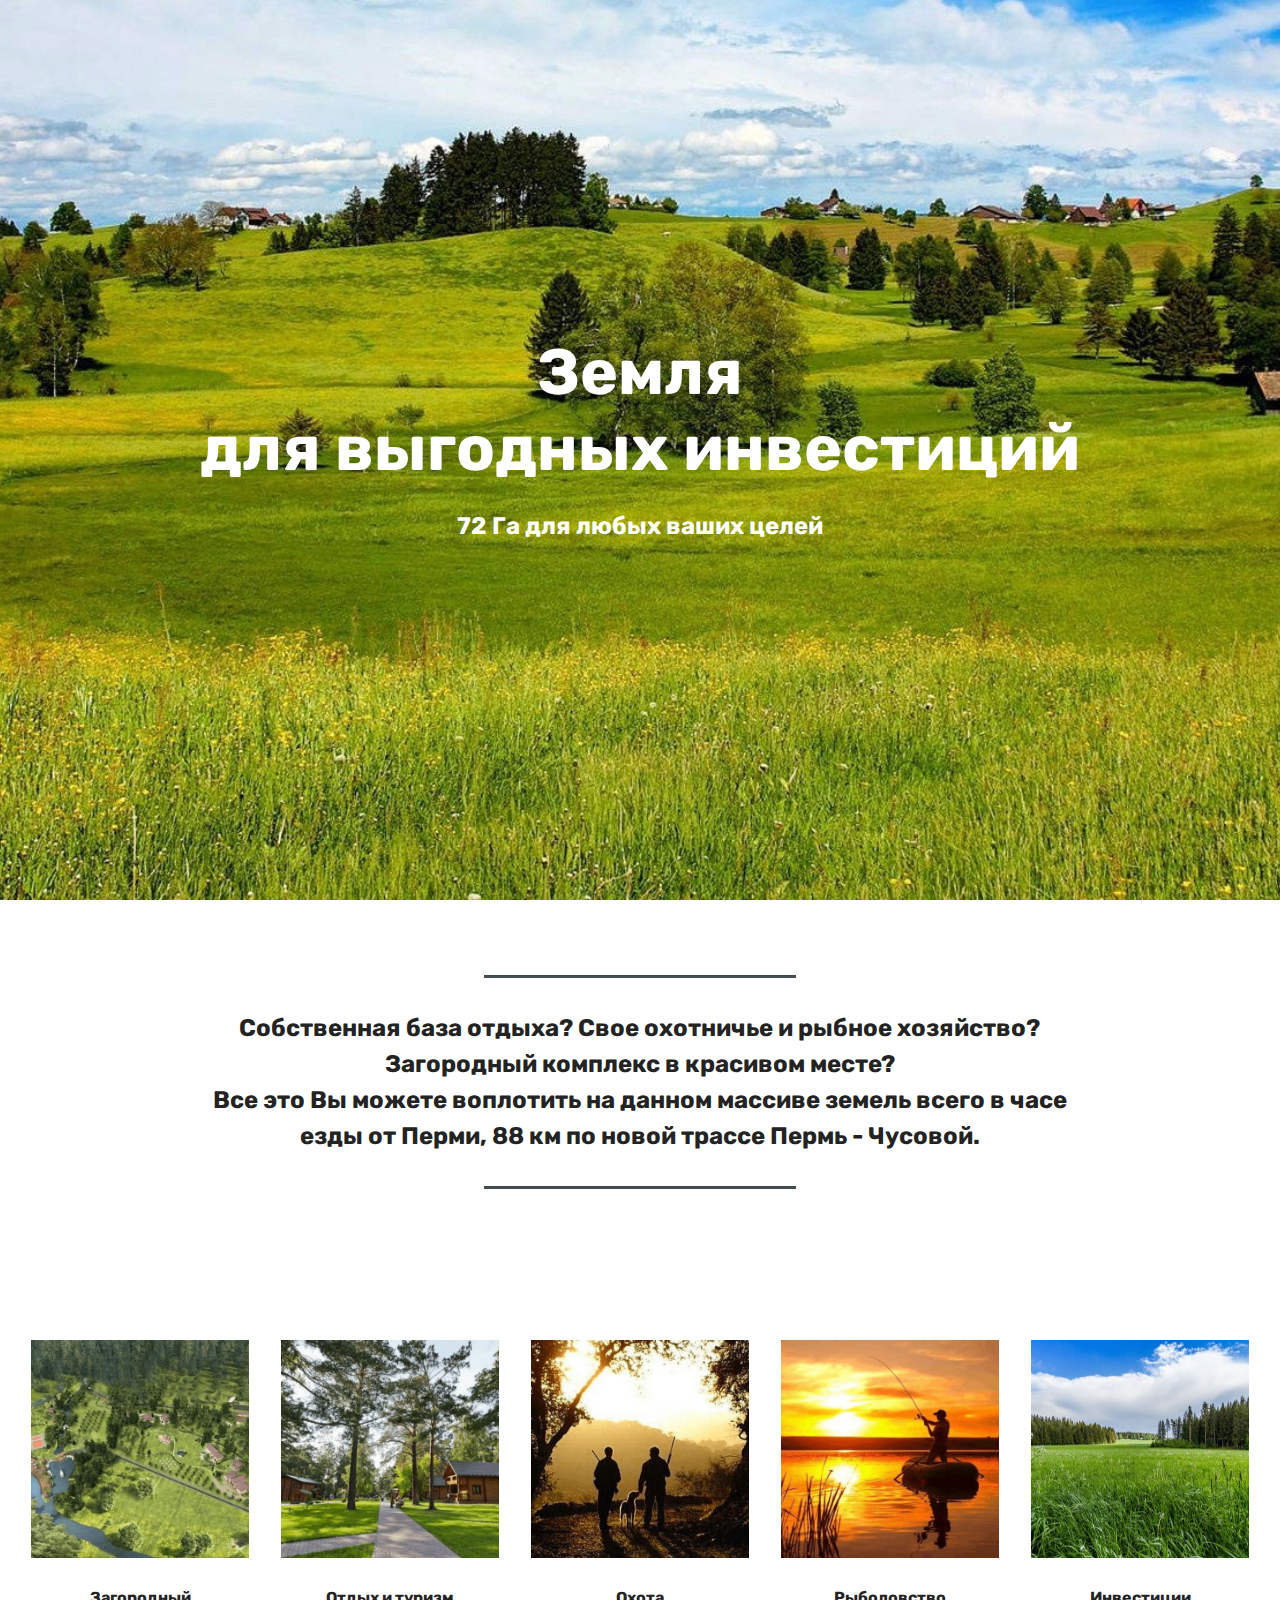
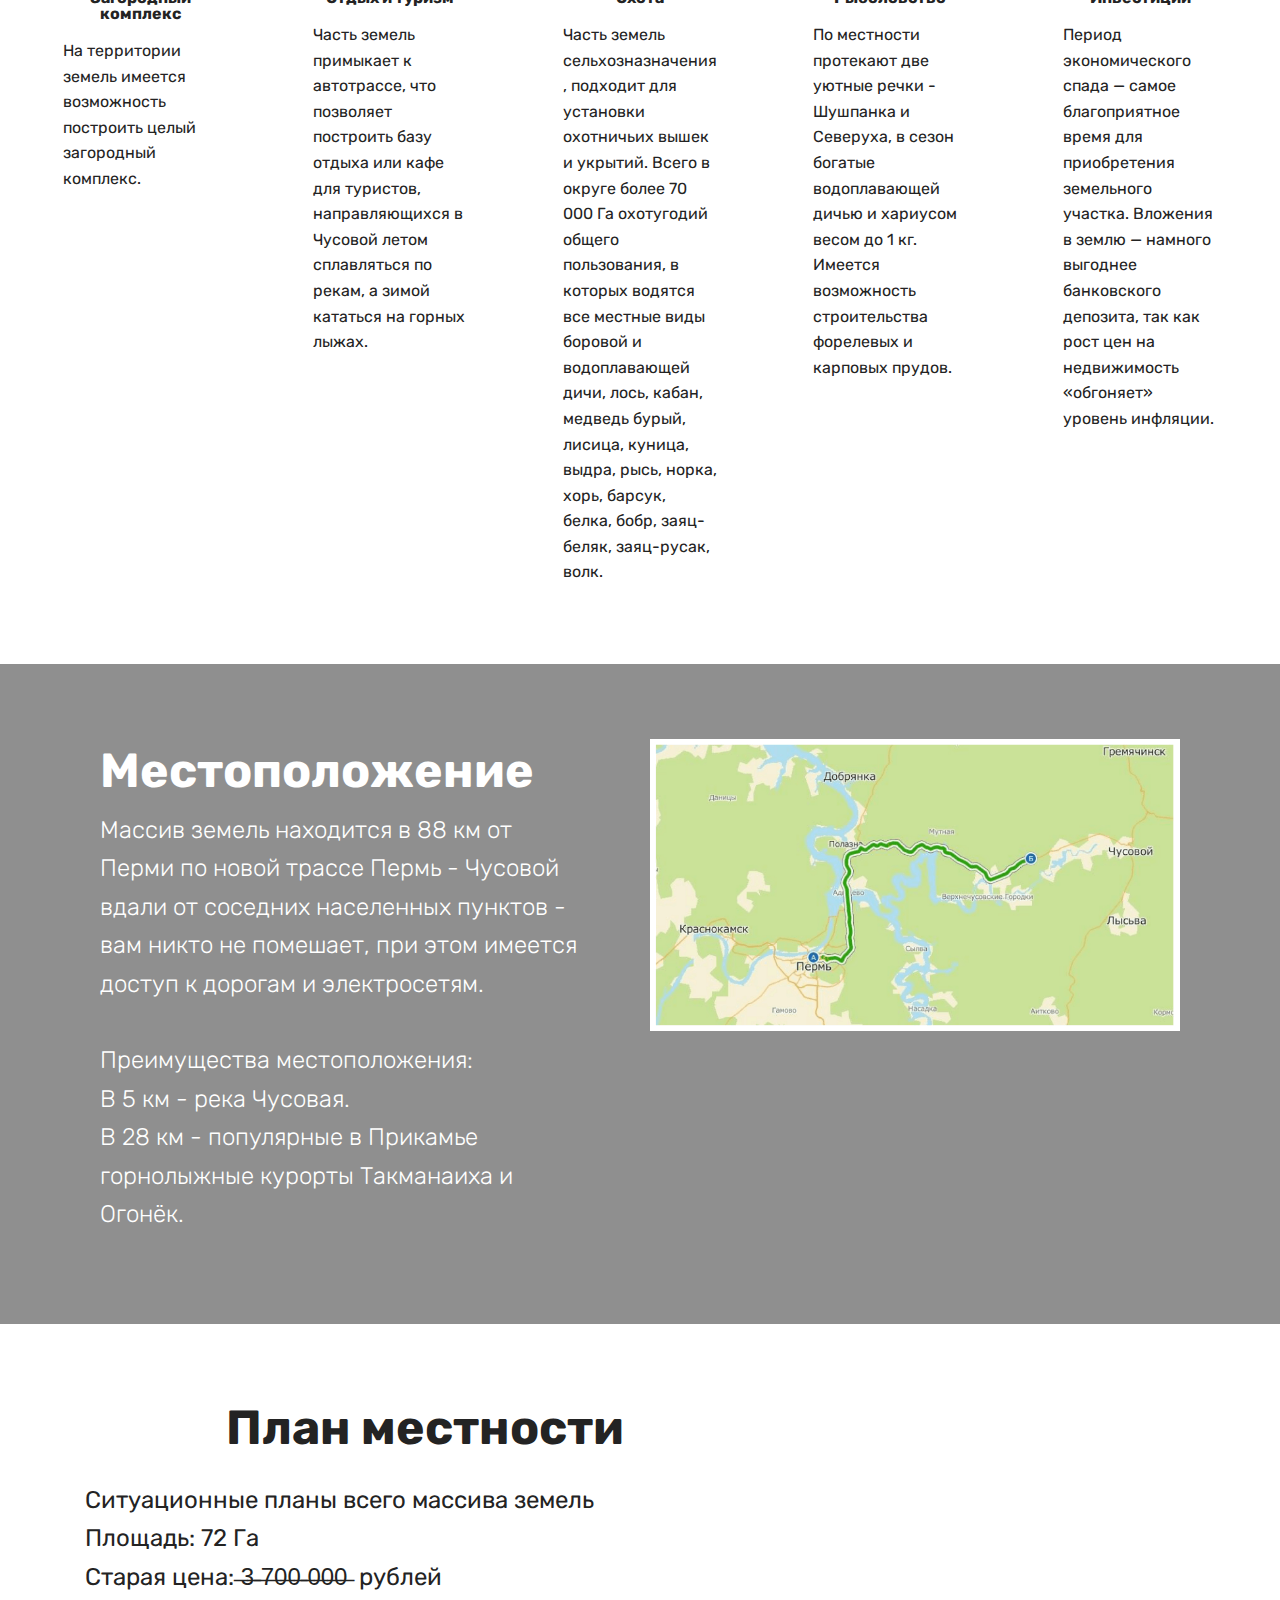
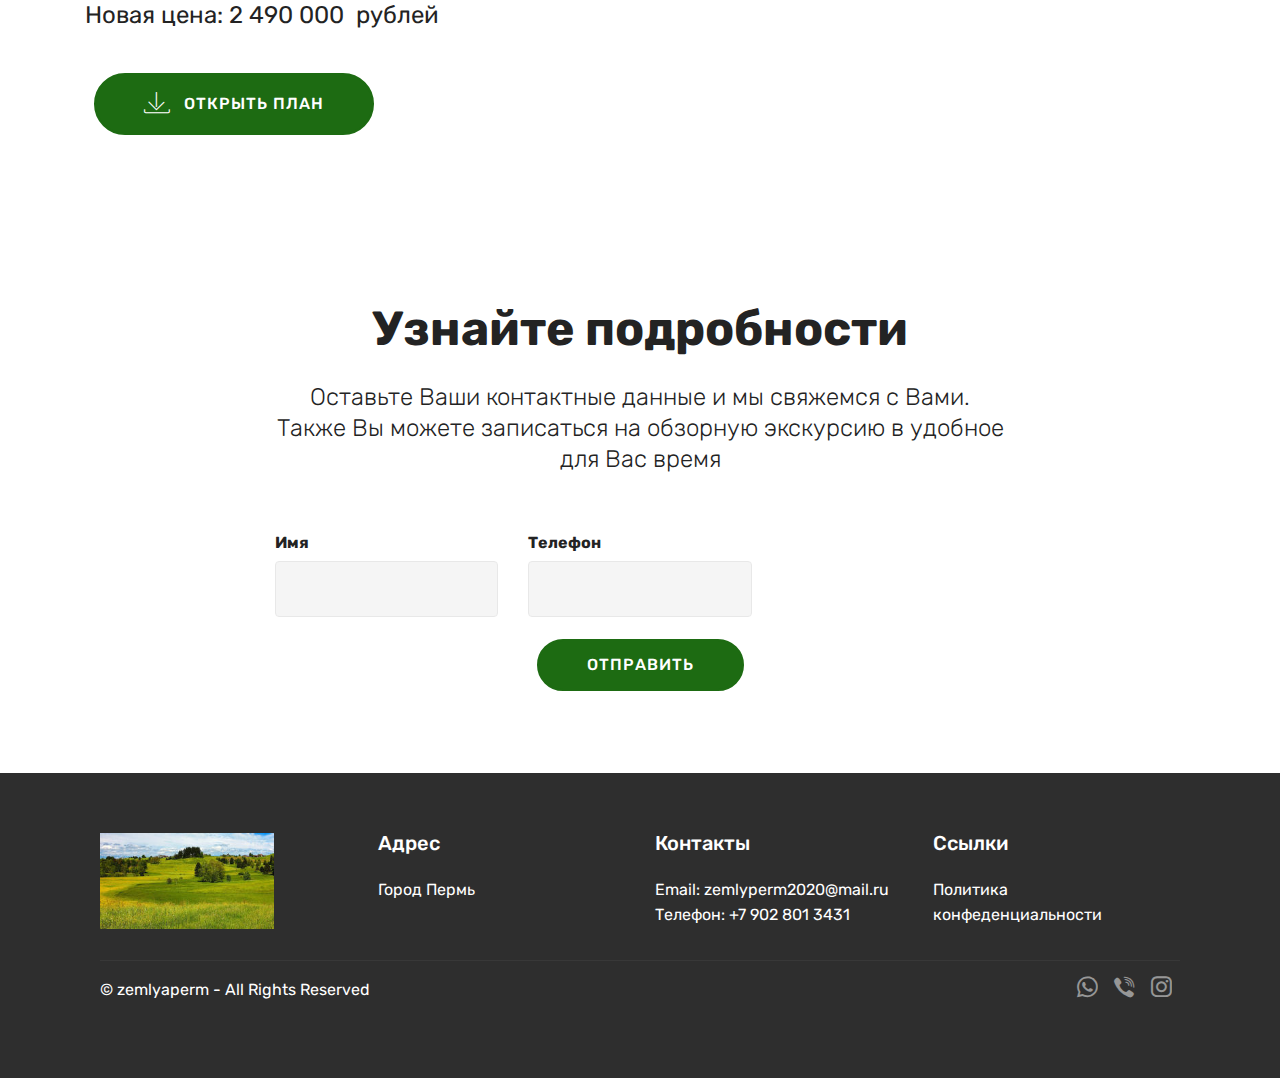
==== index.html @ e333d550 "Add files via upload" ====
<!DOCTYPE html>
<html  >
<head>
  <!-- Site made with Mobirise Website Builder v5.0.29, https://mobirise.com -->
  <meta charset="UTF-8">
  <meta http-equiv="X-UA-Compatible" content="IE=edge">
  <meta name="generator" content="Mobirise v5.0.29, mobirise.com">
  <meta name="twitter:card" content="summary_large_image"/>
  <meta name="twitter:image:src" content="assets/images/index-meta.jpeg">
  <meta property="og:image" content="assets/images/index-meta.jpeg">
  <meta name="twitter:title" content="Земля для выгодных инвестиций. 72 Га в 88 км от Перми">
  <meta name="viewport" content="width=device-width, initial-scale=1, minimum-scale=1">
  <link rel="shortcut icon" href="assets/images/46848-pole-ravnina-vygon-lug-priroda-1920x1080-128x71.png" type="image/x-icon">
  <meta name="description" content="Собственная база отдыха? Свое охотничье и рыбное хозяйство? Загородный комплекс в красивом месте?
Все это Вы можете воплотить на данном массиве земель всего в часе езды от Перми, 88 км по новой трассе Пермь - Чусовой.">
  
  
  <title>Земля для выгодных инвестиций. 72 Га в 88 км от Перми</title>
  <link rel="stylesheet" href="assets/web/assets/mobirise-icons/mobirise-icons.css">
  <link rel="stylesheet" href="assets/bootstrap/css/bootstrap.min.css">
  <link rel="stylesheet" href="assets/bootstrap/css/bootstrap-grid.min.css">
  <link rel="stylesheet" href="assets/bootstrap/css/bootstrap-reboot.min.css">
  <link rel="stylesheet" href="assets/tether/tether.min.css">
  <link rel="stylesheet" href="assets/socicon/css/styles.css">
  <link rel="stylesheet" href="assets/theme/css/style.css">
  <link rel="preload" as="style" href="assets/mobirise/css/mbr-additional.css"><link rel="stylesheet" href="assets/mobirise/css/mbr-additional.css" type="text/css">
  
  
  
  
</head>
<body>
  
  <section class="header1 cid-s6SF48fjeC mbr-fullscreen" id="header1-u">

    

    <div class="mbr-overlay" style="opacity: 0; background-color: rgb(255, 255, 255);">
    </div>

    <div class="container">
        <div class="row justify-content-md-center">
            <div class="mbr-white col-md-10">
                <h1 class="mbr-section-title align-center mbr-bold pb-3 mbr-fonts-style display-1">Земля<br> для выгодных инвестиций</h1>
                <h3 class="mbr-section-subtitle align-center mbr-light pb-3 mbr-fonts-style display-5"><strong>72 Га для любых ваших целей</strong></h3>
                
                
            </div>
        </div>
    </div>

</section>

<section class="engine"><a href="https://mobirise.info/i">website creation software</a></section><section class="mbr-section article content9 cid-s6jfwQOhcM" id="content9-o">
    
     

    <div class="container">
        <div class="inner-container" style="width: 78%;">
            <hr class="line" style="width: 36%;">
            <div class="section-text align-center mbr-fonts-style display-5"><strong>Собственная база отдыха? Свое охотничье и рыбное хозяйство? Загородный комплекс в красивом месте? 
</strong><div><strong>Все это Вы можете воплотить на данном массиве земель всего в часе езды от Перми, 88 км по новой трассе Пермь - Чусовой.</strong></div></div>
            <hr class="line" style="width: 36%;">
        </div>
        </div>
</section>

<section class="features17 cid-s69N6yW4Mf" id="features17-6">
    
    

    
    <div class="container-fluid">
        <div class="media-container-row">
            <div class="card p-3 col-12 col-md-6 my-col">
                <div class="card-wrapper">
                    <div class="card-img">
                        <img src="assets/images/3-500x500.png" alt="Mobirise" title="">
                    </div>
                    <div class="card-box">
                        <h4 class="card-title pb-3 mbr-fonts-style display-7"><strong>Загородный комплекс</strong></h4>
                        <p class="mbr-text mbr-fonts-style display-7">На территории земель имеется возможность построить целый загородный комплекс.<br> 
                        </p>
                    </div>
                </div>
            </div>

            <div class="card p-3 col-12 col-md-6 my-col">
                <div class="card-wrapper">
                    <div class="card-img">
                        <img src="assets/images/4-500x500.png" alt="Mobirise" title="">
                    </div>
                    <div class="card-box">
                        <h4 class="card-title pb-3 mbr-fonts-style display-7"><strong>Отдых и туризм</strong></h4>
                        <p class="mbr-text mbr-fonts-style display-7">Часть земель примыкает к автотрассе, что позволяет построить базу отдыха или кафе для туристов, направляющихся в Чусовой летом сплавляться по рекам, а зимой кататься на горных лыжах.</p>
                    </div>
                </div>
            </div>

            <div class="card p-3 col-12 col-md-6 my-col">
                <div class="card-wrapper">
                    <div class="card-img">
                        <img src="assets/images/2-3-500x500.png" alt="Mobirise" title="">
                    </div>
                    <div class="card-box">
                        <h4 class="card-title pb-3 mbr-fonts-style display-7"><strong>Охота</strong></h4>
                        <p class="mbr-text mbr-fonts-style display-7">Часть земель сельхозназначения, подходит для установки охотничьих вышек и укрытий. Всего в округе более 70 000 Га охотугодий общего пользования, в которых водятся все местные виды боровой и водоплавающей дичи, лось, кабан, медведь бурый, лисица, куница, выдра, рысь, норка, хорь, барсук, белка, бобр, заяц-беляк, заяц-русак, волк.</p>
                    </div>
                </div>
            </div>

            <div class="card p-3 col-12 col-md-6 my-col">
                <div class="card-wrapper">
                    <div class="card-img">
                        <img src="assets/images/1-500x500.png" alt="Mobirise" title="">
                    </div>
                    <div class="card-box">
                        <h4 class="card-title pb-3 mbr-fonts-style display-7"><strong>Рыболовство</strong></h4>
                        <p class="mbr-text mbr-fonts-style display-7">По местности протекают две уютные речки - Шушпанка и Северуха, в сезон богатые водоплавающей дичью и хариусом весом до 1 кг. 
<br>Имеется возможность строительства форелевых и карповых прудов.</p>
                    </div>
                </div>
            </div>
            <div class="card p-3 col-12 col-md-6 my-col">
                <div class="card-wrapper">
                    <div class="card-img">
                        <img src="assets/images/field-grass-forest-trees-sky-658x439.jpeg" alt="Mobirise" title="">
                    </div>
                    <div class="card-box">
                        <h4 class="card-title pb-3 mbr-fonts-style display-7"><strong>Инвестиции</strong></h4>
                        <p class="mbr-text mbr-fonts-style display-7">Период экономического спада — самое благоприятное время для приобретения земельного участка. Вложения в землю — намного выгоднее банковского депозита, так как рост цен на недвижимость «обгоняет» уровень инфляции.</p>
                    </div>
                </div>
            </div>
            
        </div>
    </div>
</section>

<section class="services2 cid-s6fce6hWbT mbr-parallax-background" id="services2-j">
    <!---->
    
    <!---->
    <!--Overlay-->
    <div class="mbr-overlay" style="opacity: 0.4; background-color: rgb(0, 0, 0);">
    </div>
    <!--Container-->
    <div class="container">
        <div class="col-md-12">
            <div class="media-container-row">
                <div class="mbr-figure" style="width: 55%;">
                    <img src="assets/images/00-806x444.png" alt="Mobirise" title="">
                </div>
                <div class="align-left aside-content">
                    <h2 class="mbr-title pt-2 mbr-fonts-style display-2"><strong>
                        Местоположение</strong><br><strong>
                    </strong></h2>
                    <div class="mbr-section-text">
                        <p class="mbr-text text1 pt-2 mbr-light mbr-fonts-style display-5">Массив земель находится в 88 км от Перми по новой трассе Пермь - Чусовой вдали от соседних населенных пунктов - вам никто не помешает, при этом имеется доступ к дорогам и электросетям.<br><br>Преимущества местоположения:<br>В 5 км - река Чусовая.<br>В 28 км - популярные в Прикамье горнолыжные курорты Такманаиха и Огонёк.<br></p>
                        
                    </div>
                    <!--Btn-->
                    
                </div>
            </div>
        </div>
    </div>
</section>

<section class="header7 cid-s6CilXpgZ6" id="header7-s">

    

    

    <div class="container">
        <div class="media-container-row">

            <div class="media-content align-right">
                <h1 class="mbr-section-title mbr-white pb-3 mbr-fonts-style display-2"><strong>План местности</strong><br></h1>
                <div class="mbr-section-text mbr-white pb-3">
                    <p class="mbr-text mbr-fonts-style display-5">Ситуационные планы всего массива земель<br>Площадь: 72 Га <br>Старая цена:  ̶3̶ ̶7̶0̶0̶ ̶0̶0̶0̶ &nbsp;рублей<br>Новая цена: 2 490 000 &nbsp;рублей</p>
                </div>
                <div class="mbr-section-btn"><a class="btn btn-md btn-primary display-4" href="assets/files/Plan.pdf" target="_blank"><span class="mbri-save mbr-iconfont mbr-iconfont-btn" style="color: rgb(255, 255, 255);"></span>ОТКРЫТЬ ПЛАН</a></div>
            </div>

            <div class="mbr-figure" style="width: 100%;"><iframe class="mbr-embedded-video" src="https://www.youtube.com/embed/zGSsRhw7zXQ?rel=0&amp;amp;showinfo=0&amp;autoplay=0&amp;loop=0" width="800" height="600" frameborder="0" allowfullscreen></iframe></div>

        </div>
    </div>
</section>

<section class="mbr-section form1 cid-s6UJOXiDlE" id="form1-v">

    

    
    <div class="container">
        <div class="row justify-content-center">
            <div class="title col-12 col-lg-8">
                <h2 class="mbr-section-title align-center pb-3 mbr-fonts-style display-2"><strong>Узнайте подробности</strong></h2>
                <h3 class="mbr-section-subtitle align-center mbr-light pb-3 mbr-fonts-style display-5">Оставьте Ваши контактные данные и мы свяжемся с Вами.
<div>Также Вы можете записаться на обзорную экскурсию в удобное для Вас время</div></h3>
            </div>
        </div>
    </div>
    <div class="container">
        <div class="row justify-content-center">
            <div class="media-container-column col-lg-8" data-form-type="formoid">
                <!---Formbuilder Form--->
                <form action="https://mobirise.eu/" method="POST" class="mbr-form form-with-styler" data-form-title="Mobirise Form"><input type="hidden" name="email" data-form-email="true" value="nDIr6N52yW0Y0Ey1ZZQ708zc8uEn4ROHtThrU2CBrSWV4FtVRVDuN0rh2XgzQL4TWPNbbPAxMUC4v8wpjrKYg4X4B89+IAmwqH7dcIo2WV3qK7iqI2hiyWqnVX6lwgih">
                    <div class="row">
                        <div hidden="hidden" data-form-alert="" class="alert alert-success col-12">Спасибо, мы обязательно свяжемся с вами!</div>
                        <div hidden="hidden" data-form-alert-danger="" class="alert alert-danger col-12">
                        </div>
                    </div>
                    <div class="dragArea row">
                        <div class="col-md-4  form-group" data-for="name">
                            <label for="name-form1-v" class="form-control-label mbr-fonts-style display-7"><strong>Имя</strong></label>
                            <input type="text" name="name" data-form-field="Name" required="required" class="form-control display-7" id="name-form1-v">
                        </div>
                        
                        <div data-for="phone" class="col-md-4  form-group">
                            <label for="phone-form1-v" class="form-control-label mbr-fonts-style display-7"><strong>Телефон</strong></label>
                            <input type="tel" name="phone" data-form-field="Phone" class="form-control display-7" id="phone-form1-v">
                        </div>
                        
                        <div class="col-md-12 input-group-btn align-center">
                            <button type="submit" class="btn btn-primary btn-form display-4">ОТПРАВИТЬ</button>
                        </div>
                    </div>
                </form><!---Formbuilder Form--->
            </div>
        </div>
    </div>
</section>

<section class="cid-s6dyy8JZPX" id="footer1-g">

    

    

    <div class="container">
        <div class="media-container-row content text-white">
            <div class="col-12 col-md-3">
                <div class="media-wrap">
                    <a href="https://mobirise.co/">
                        <img src="assets/images/46848-pole-ravnina-vygon-lug-priroda-1920x1080-256x141.jpg" alt="Mobirise" title="">
                    </a>
                </div>
            </div>
            <div class="col-12 col-md-3 mbr-fonts-style display-7">
                <h5 class="pb-3">
                    Адрес
                </h5>
                <p class="mbr-text">Город Пермь</p>
            </div>
            <div class="col-12 col-md-3 mbr-fonts-style display-7">
                <h5 class="pb-3">
                    Контакты
                </h5>
                <p class="mbr-text">
                    Email: zemlyperm2020@mail.ru                    <br>Телефон: <a href="tel:89028013431" class="text-white">+7 902 801 3431</a><br></p>
            </div>
            <div class="col-12 col-md-3 mbr-fonts-style display-7">
                <h5 class="pb-3">
                    Ссылки
                </h5>
                <p class="mbr-text"><a href="konfidence.html" class="text-white">Политика конфеденциальности&nbsp;</a><br></p>
            </div>
        </div>
        <div class="footer-lower">
            <div class="media-container-row">
                <div class="col-sm-12">
                    <hr>
                </div>
            </div>
            <div class="media-container-row mbr-white">
                <div class="col-sm-6 copyright">
                    <p class="mbr-text mbr-fonts-style display-7">
                        © zemlyaperm - All Rights Reserved
                    </p>
                </div>
                <div class="col-md-6">
                    <div class="social-list align-right">
                        <div class="soc-item">
                            <a href="tel:89028013431">
                                <span class="mbr-iconfont mbr-iconfont-social socicon-whatsapp socicon"></span>
                            </a>
                        </div>
                        <div class="soc-item">
                            <a href="tel:89028013431">
                                <span class="mbr-iconfont mbr-iconfont-social socicon-viber socicon"></span>
                            </a>
                        </div>
                        <div class="soc-item">
                            <a href="https://www.instagram.com/zemlyperm2021" target="_blank">
                                <span class="mbr-iconfont mbr-iconfont-social socicon-instagram socicon"></span>
                            </a>
                        </div>
                        
                        
                        
                    </div>
                </div>
            </div>
        </div>
    </div>
</section>


  <script src="assets/web/assets/jquery/jquery.min.js"></script>
  <script src="assets/popper/popper.min.js"></script>
  <script src="assets/bootstrap/js/bootstrap.min.js"></script>
  <script src="assets/tether/tether.min.js"></script>
  <script src="assets/smoothscroll/smooth-scroll.js"></script>
  <script src="assets/parallax/jarallax.min.js"></script>
  <script src="assets/theme/js/script.js"></script>
  <script src="assets/formoid/formoid.min.js"></script>
  
  
  
</body>
</html>
---- assets/web/assets/mobirise-icons/mobirise-icons.css ----
@font-face {
  font-family: 'MobiriseIcons';
  src:  url('mobirise-icons.eot?spat4u');
  src:  url('mobirise-icons.eot?spat4u#iefix') format('embedded-opentype'),
    url('mobirise-icons.ttf?spat4u') format('truetype'),
    url('mobirise-icons.woff?spat4u') format('woff'),
    url('mobirise-icons.svg?spat4u#MobiriseIcons') format('svg');
  font-weight: normal;
  font-style: normal;
  font-display: swap;
}

[class^="mbri-"], [class*=" mbri-"] {
  /* use !important to prevent issues with browser extensions that change fonts */
  font-family: MobiriseIcons !important;
  speak: none;
  font-style: normal;
  font-weight: normal;
  font-variant: normal;
  text-transform: none;
  line-height: 1;

  /* Better Font Rendering =========== */
  -webkit-font-smoothing: antialiased;
  -moz-osx-font-smoothing: grayscale;
}

.mbri-add-submenu:before {
  content: "\e900";
}
.mbri-alert:before {
  content: "\e901";
}
.mbri-align-center:before {
  content: "\e902";
}
.mbri-align-justify:before {
  content: "\e903";
}
.mbri-align-left:before {
  content: "\e904";
}
.mbri-align-right:before {
  content: "\e905";
}
.mbri-android:before {
  content: "\e906";
}
.mbri-apple:before {
  content: "\e907";
}
.mbri-arrow-down:before {
  content: "\e908";
}
.mbri-arrow-next:before {
  content: "\e909";
}
.mbri-arrow-prev:before {
  content: "\e90a";
}
.mbri-arrow-up:before {
  content: "\e90b";
}
.mbri-bold:before {
  content: "\e90c";
}
.mbri-bookmark:before {
  content: "\e90d";
}
.mbri-bootstrap:before {
  content: "\e90e";
}
.mbri-briefcase:before {
  content: "\e90f";
}
.mbri-browse:before {
  content: "\e910";
}
.mbri-bulleted-list:before {
  content: "\e911";
}
.mbri-calendar:before {
  content: "\e912";
}
.mbri-camera:before {
  content: "\e913";
}
.mbri-cart-add:before {
  content: "\e914";
}
.mbri-cart-full:before {
  content: "\e915";
}
.mbri-cash:before {
  content: "\e916";
}
.mbri-change-style:before {
  content: "\e917";
}
.mbri-chat:before {
  content: "\e918";
}
.mbri-clock:before {
  content: "\e919";
}
.mbri-close:before {
  content: "\e91a";
}
.mbri-cloud:before {
  content: "\e91b";
}
.mbri-code:before {
  content: "\e91c";
}
.mbri-contact-form:before {
  content: "\e91d";
}
.mbri-credit-card:before {
  content: "\e91e";
}
.mbri-cursor-click:before {
  content: "\e91f";
}
.mbri-cust-feedback:before {
  content: "\e920";
}
.mbri-database:before {
  content: "\e921";
}
.mbri-delivery:before {
  content: "\e922";
}
.mbri-desktop:before {
  content: "\e923";
}
.mbri-devices:before {
  content: "\e924";
}
.mbri-down:before {
  content: "\e925";
}
.mbri-download:before {
  content: "\e989";
}
.mbri-drag-n-drop:before {
  content: "\e927";
}
.mbri-drag-n-drop2:before {
  content: "\e928";
}
.mbri-edit:before {
  content: "\e929";
}
.mbri-edit2:before {
  content: "\e92a";
}
.mbri-error:before {
  content: "\e92b";
}
.mbri-extension:before {
  content: "\e92c";
}
.mbri-features:before {
  content: "\e92d";
}
.mbri-file:before {
  content: "\e92e";
}
.mbri-flag:before {
  content: "\e92f";
}
.mbri-folder:before {
  content: "\e930";
}
.mbri-gift:before {
  content: "\e931";
}
.mbri-github:before {
  content: "\e932";
}
.mbri-globe:before {
  content: "\e933";
}
.mbri-globe-2:before {
  content: "\e934";
}
.mbri-growing-chart:before {
  content: "\e935";
}
.mbri-hearth:before {
  content: "\e936";
}
.mbri-help:before {
  content: "\e937";
}
.mbri-home:before {
  content: "\e938";
}
.mbri-hot-cup:before {
  content: "\e939";
}
.mbri-idea:before {
  content: "\e93a";
}
.mbri-image-gallery:before {
  content: "\e93b";
}
.mbri-image-slider:before {
  content: "\e93c";
}
.mbri-info:before {
  content: "\e93d";
}
.mbri-italic:before {
  content: "\e93e";
}
.mbri-key:before {
  content: "\e93f";
}
.mbri-laptop:before {
  content: "\e940";
}
.mbri-layers:before {
  content: "\e941";
}
.mbri-left-right:before {
  content: "\e942";
}
.mbri-left:before {
  content: "\e943";
}
.mbri-letter:before {
  content: "\e944";
}
.mbri-like:before {
  content: "\e945";
}
.mbri-link:before {
  content: "\e946";
}
.mbri-lock:before {
  content: "\e947";
}
.mbri-login:before {
  content: "\e948";
}
.mbri-logout:before {
  content: "\e949";
}
.mbri-magic-stick:before {
  content: "\e94a";
}
.mbri-map-pin:before {
  content: "\e94b";
}
.mbri-menu:before {
  content: "\e94c";
}
.mbri-mobile:before {
  content: "\e94d";
}
.mbri-mobile2:before {
  content: "\e94e";
}
.mbri-mobirise:before {
  content: "\e94f";
}
.mbri-more-horizontal:before {
  content: "\e950";
}
.mbri-more-vertical:before {
  content: "\e951";
}
.mbri-music:before {
  content: "\e952";
}
.mbri-new-file:before {
  content: "\e953";
}
.mbri-numbered-list:before {
  content: "\e954";
}
.mbri-opened-folder:before {
  content: "\e955";
}
.mbri-pages:before {
  content: "\e956";
}
.mbri-paper-plane:before {
  content: "\e957";
}
.mbri-paperclip:before {
  content: "\e958";
}
.mbri-photo:before {
  content: "\e959";
}
.mbri-photos:before {
  content: "\e95a";
}
.mbri-pin:before {
  content: "\e95b";
}
.mbri-play:before {
  content: "\e95c";
}
.mbri-plus:before {
  content: "\e95d";
}
.mbri-preview:before {
  content: "\e95e";
}
.mbri-print:before {
  content: "\e95f";
}
.mbri-protect:before {
  content: "\e960";
}
.mbri-question:before {
  content: "\e961";
}
.mbri-quote-left:before {
  content: "\e962";
}
.mbri-quote-right:before {
  content: "\e963";
}
.mbri-refresh:before {
  content: "\e964";
}
.mbri-responsive:before {
  content: "\e965";
}
.mbri-right:before {
  content: "\e966";
}
.mbri-rocket:before {
  content: "\e967";
}
.mbri-sad-face:before {
  content: "\e968";
}
.mbri-sale:before {
  content: "\e969";
}
.mbri-save:before {
  content: "\e96a";
}
.mbri-search:before {
  content: "\e96b";
}
.mbri-setting:before {
  content: "\e96c";
}
.mbri-setting2:before {
  content: "\e96d";
}
.mbri-setting3:before {
  content: "\e96e";
}
.mbri-share:before {
  content: "\e96f";
}
.mbri-shopping-bag:before {
  content: "\e970";
}
.mbri-shopping-basket:before {
  content: "\e971";
}
.mbri-shopping-cart:before {
  content: "\e972";
}
.mbri-sites:before {
  content: "\e973";
}
.mbri-smile-face:before {
  content: "\e974";
}
.mbri-speed:before {
  content: "\e975";
}
.mbri-star:before {
  content: "\e976";
}
.mbri-success:before {
  content: "\e977";
}
.mbri-sun:before {
  content: "\e978";
}
.mbri-sun2:before {
  content: "\e979";
}
.mbri-tablet:before {
  content: "\e97a";
}
.mbri-tablet-vertical:before {
  content: "\e97b";
}
.mbri-target:before {
  content: "\e97c";
}
.mbri-timer:before {
  content: "\e97d";
}
.mbri-to-ftp:before {
  content: "\e97e";
}
.mbri-to-local-drive:before {
  content: "\e97f";
}
.mbri-touch-swipe:before {
  content: "\e980";
}
.mbri-touch:before {
  content: "\e981";
}
.mbri-trash:before {
  content: "\e982";
}
.mbri-underline:before {
  content: "\e983";
}
.mbri-unlink:before {
  content: "\e984";
}
.mbri-unlock:before {
  content: "\e985";
}
.mbri-up-down:before {
  content: "\e986";
}
.mbri-up:before {
  content: "\e987";
}
.mbri-update:before {
  content: "\e988";
}
.mbri-upload:before {
 content: "\e926"; 
}
.mbri-user:before {
  content: "\e98a";
}
.mbri-user2:before {
  content: "\e98b";
}
.mbri-users:before {
  content: "\e98c";
}
.mbri-video:before {
  content: "\e98d";
}
.mbri-video-play:before {
  content: "\e98e";
}
.mbri-watch:before {
  content: "\e98f";
}
.mbri-website-theme:before {
  content: "\e990";
}
.mbri-wifi:before {
  content: "\e991";
}
.mbri-windows:before {
  content: "\e992";
}
.mbri-zoom-out:before {
  content: "\e993";
}
.mbri-redo:before {
  content: "\e994";
}
.mbri-undo:before {
  content: "\e995";
}
---- assets/socicon/css/styles.css ----
@charset "UTF-8";

@font-face {
  font-family: 'Socicon';
  src:  url('../fonts/socicon.eot');
  src:  url('../fonts/socicon.eot?#iefix') format('embedded-opentype'),
    url('../fonts/socicon.woff2') format('woff2'),
    url('../fonts/socicon.ttf') format('truetype'),
    url('../fonts/socicon.woff') format('woff'),
    url('../fonts/socicon.svg#socicon') format('svg');
  font-weight: normal;
  font-style: normal;
}

[data-icon]:before {
  font-family: "socicon" !important;
  content: attr(data-icon);
  font-style: normal !important;
  font-weight: normal !important;
  font-variant: normal !important;
  text-transform: none !important;
  speak: none;
  line-height: 1;
  -webkit-font-smoothing: antialiased;
  -moz-osx-font-smoothing: grayscale;
}

[class^="socicon-"], [class*=" socicon-"] {
  /* use !important to prevent issues with browser extensions that change fonts */
  font-family: 'Socicon' !important;
  speak: none;
  font-style: normal;
  font-weight: normal;
  font-variant: normal;
  text-transform: none;
  line-height: 1;

  /* Better Font Rendering =========== */
  -webkit-font-smoothing: antialiased;
  -moz-osx-font-smoothing: grayscale;
}

.socicon-eitaa:before {
  content: "\e97c";
}
.socicon-soroush:before {
  content: "\e97d";
}
.socicon-bale:before {
  content: "\e97e";
}
.socicon-zazzle:before {
  content: "\e97b";
}
.socicon-society6:before {
  content: "\e97a";
}
.socicon-redbubble:before {
  content: "\e979";
}
.socicon-avvo:before {
  content: "\e978";
}
.socicon-stitcher:before {
  content: "\e977";
}
.socicon-googlehangouts:before {
  content: "\e974";
}
.socicon-dlive:before {
  content: "\e975";
}
.socicon-vsco:before {
  content: "\e976";
}
.socicon-flipboard:before {
  content: "\e973";
}
.socicon-ubuntu:before {
  content: "\e958";
}
.socicon-artstation:before {
  content: "\e959";
}
.socicon-invision:before {
  content: "\e95a";
}
.socicon-torial:before {
  content: "\e95b";
}
.socicon-collectorz:before {
  content: "\e95c";
}
.socicon-seenthis:before {
  content: "\e95d";
}
.socicon-googleplaymusic:before {
  content: "\e95e";
}
.socicon-debian:before {
  content: "\e95f";
}
.socicon-filmfreeway:before {
  content: "\e960";
}
.socicon-gnome:before {
  content: "\e961";
}
.socicon-itchio:before {
  content: "\e962";
}
.socicon-jamendo:before {
  content: "\e963";
}
.socicon-mix:before {
  content: "\e964";
}
.socicon-sharepoint:before {
  content: "\e965";
}
.socicon-tinder:before {
  content: "\e966";
}
.socicon-windguru:before {
  content: "\e967";
}
.socicon-cdbaby:before {
  content: "\e968";
}
.socicon-elementaryos:before {
  content: "\e969";
}
.socicon-stage32:before {
  content: "\e96a";
}
.socicon-tiktok:before {
  content: "\e96b";
}
.socicon-gitter:before {
  content: "\e96c";
}
.socicon-letterboxd:before {
  content: "\e96d";
}
.socicon-threema:before {
  content: "\e96e";
}
.socicon-splice:before {
  content: "\e96f";
}
.socicon-metapop:before {
  content: "\e970";
}
.socicon-naver:before {
  content: "\e971";
}
.socicon-remote:before {
  content: "\e972";
}
.socicon-internet:before {
  content: "\e957";
}
.socicon-moddb:before {
  content: "\e94b";
}
.socicon-indiedb:before {
  content: "\e94c";
}
.socicon-traxsource:before {
  content: "\e94d";
}
.socicon-gamefor:before {
  content: "\e94e";
}
.socicon-pixiv:before {
  content: "\e94f";
}
.socicon-myanimelist:before {
  content: "\e950";
}
.socicon-blackberry:before {
  content: "\e951";
}
.socicon-wickr:before {
  content: "\e952";
}
.socicon-spip:before {
  content: "\e953";
}
.socicon-napster:before {
  content: "\e954";
}
.socicon-beatport:before {
  content: "\e955";
}
.socicon-hackerone:before {
  content: "\e956";
}
.socicon-hackernews:before {
  content: "\e946";
}
.socicon-smashwords:before {
  content: "\e947";
}
.socicon-kobo:before {
  content: "\e948";
}
.socicon-bookbub:before {
  content: "\e949";
}
.socicon-mailru:before {
  content: "\e94a";
}
.socicon-gitlab:before {
  content: "\e945";
}
.socicon-instructables:before {
  content: "\e944";
}
.socicon-portfolio:before {
  content: "\e943";
}
.socicon-codered:before {
  content: "\e940";
}
.socicon-origin:before {
  content: "\e941";
}
.socicon-nextdoor:before {
  content: "\e942";
}
.socicon-udemy:before {
  content: "\e93f";
}
.socicon-livemaster:before {
  content: "\e93e";
}
.socicon-crunchbase:before {
  content: "\e93b";
}
.socicon-homefy:before {
  content: "\e93c";
}
.socicon-calendly:before {
  content: "\e93d";
}
.socicon-realtor:before {
  content: "\e90f";
}
.socicon-tidal:before {
  content: "\e910";
}
.socicon-qobuz:before {
  content: "\e911";
}
.socicon-natgeo:before {
  content: "\e912";
}
.socicon-mastodon:before {
  content: "\e913";
}
.socicon-unsplash:before {
  content: "\e914";
}
.socicon-homeadvisor:before {
  content: "\e915";
}
.socicon-angieslist:before {
  content: "\e916";
}
.socicon-codepen:before {
  content: "\e917";
}
.socicon-slack:before {
  content: "\e918";
}
.socicon-openaigym:before {
  content: "\e919";
}
.socicon-logmein:before {
  content: "\e91a";
}
.socicon-fiverr:before {
  content: "\e91b";
}
.socicon-gotomeeting:before {
  content: "\e91c";
}
.socicon-aliexpress:before {
  content: "\e91d";
}
.socicon-guru:before {
  content: "\e91e";
}
.socicon-appstore:before {
  content: "\e91f";
}
.socicon-homes:before {
  content: "\e920";
}
.socicon-zoom:before {
  content: "\e921";
}
.socicon-alibaba:before {
  content: "\e922";
}
.socicon-craigslist:before {
  content: "\e923";
}
.socicon-wix:before {
  content: "\e924";
}
.socicon-redfin:before {
  content: "\e925";
}
.socicon-googlecalendar:before {
  content: "\e926";
}
.socicon-shopify:before {
  content: "\e927";
}
.socicon-freelancer:before {
  content: "\e928";
}
.socicon-seedrs:before {
  content: "\e929";
}
.socicon-bing:before {
  content: "\e92a";
}
.socicon-doodle:before {
  content: "\e92b";
}
.socicon-bonanza:before {
  content: "\e92c";
}
.socicon-squarespace:before {
  content: "\e92d";
}
.socicon-toptal:before {
  content: "\e92e";
}
.socicon-gust:before {
  content: "\e92f";
}
.socicon-ask:before {
  content: "\e930";
}
.socicon-trulia:before {
  content: "\e931";
}
.socicon-loomly:before {
  content: "\e932";
}
.socicon-ghost:before {
  content: "\e933";
}
.socicon-upwork:before {
  content: "\e934";
}
.socicon-fundable:before {
  content: "\e935";
}
.socicon-booking:before {
  content: "\e936";
}
.socicon-googlemaps:before {
  content: "\e937";
}
.socicon-zillow:before {
  content: "\e938";
}
.socicon-niconico:before {
  content: "\e939";
}
.socicon-toneden:before {
  content: "\e93a";
}
.socicon-augment:before {
  content: "\e908";
}
.socicon-bitbucket:before {
  content: "\e909";
}
.socicon-fyuse:before {
  content: "\e90a";
}
.socicon-yt-gaming:before {
  content: "\e90b";
}
.socicon-sketchfab:before {
  content: "\e90c";
}
.socicon-mobcrush:before {
  content: "\e90d";
}
.socicon-microsoft:before {
  content: "\e90e";
}
.socicon-pandora:before {
  content: "\e907";
}
.socicon-messenger:before {
  content: "\e906";
}
.socicon-gamewisp:before {
  content: "\e905";
}
.socicon-bloglovin:before {
  content: "\e904";
}
.socicon-tunein:before {
  content: "\e903";
}
.socicon-gamejolt:before {
  content: "\e901";
}
.socicon-trello:before {
  content: "\e902";
}
.socicon-spreadshirt:before {
  content: "\e900";
}
.socicon-500px:before {
  content: "\e000";
}
.socicon-8tracks:before {
  content: "\e001";
}
.socicon-airbnb:before {
  content: "\e002";
}
.socicon-alliance:before {
  content: "\e003";
}
.socicon-amazon:before {
  content: "\e004";
}
.socicon-amplement:before {
  content: "\e005";
}
.socicon-android:before {
  content: "\e006";
}
.socicon-angellist:before {
  content: "\e007";
}
.socicon-apple:before {
  content: "\e008";
}
.socicon-appnet:before {
  content: "\e009";
}
.socicon-baidu:before {
  content: "\e00a";
}
.socicon-bandcamp:before {
  content: "\e00b";
}
.socicon-battlenet:before {
  content: "\e00c";
}
.socicon-mixer:before {
  content: "\e00d";
}
.socicon-bebee:before {
  content: "\e00e";
}
.socicon-bebo:before {
  content: "\e00f";
}
.socicon-behance:before {
  content: "\e010";
}
.socicon-blizzard:before {
  content: "\e011";
}
.socicon-blogger:before {
  content: "\e012";
}
.socicon-buffer:before {
  content: "\e013";
}
.socicon-chrome:before {
  content: "\e014";
}
.socicon-coderwall:before {
  content: "\e015";
}
.socicon-curse:before {
  content: "\e016";
}
.socicon-dailymotion:before {
  content: "\e017";
}
.socicon-deezer:before {
  content: "\e018";
}
.socicon-delicious:before {
  content: "\e019";
}
.socicon-deviantart:before {
  content: "\e01a";
}
.socicon-diablo:before {
  content: "\e01b";
}
.socicon-digg:before {
  content: "\e01c";
}
.socicon-discord:before {
  content: "\e01d";
}
.socicon-disqus:before {
  content: "\e01e";
}
.socicon-douban:before {
  content: "\e01f";
}
.socicon-draugiem:before {
  content: "\e020";
}
.socicon-dribbble:before {
  content: "\e021";
}
.socicon-drupal:before {
  content: "\e022";
}
.socicon-ebay:before {
  content: "\e023";
}
.socicon-ello:before {
  content: "\e024";
}
.socicon-endomodo:before {
  content: "\e025";
}
.socicon-envato:before {
  content: "\e026";
}
.socicon-etsy:before {
  content: "\e027";
}
.socicon-facebook:before {
  content: "\e028";
}
.socicon-feedburner:before {
  content: "\e029";
}
.socicon-filmweb:before {
  content: "\e02a";
}
.socicon-firefox:before {
  content: "\e02b";
}
.socicon-flattr:before {
  content: "\e02c";
}
.socicon-flickr:before {
  content: "\e02d";
}
.socicon-formulr:before {
  content: "\e02e";
}
.socicon-forrst:before {
  content: "\e02f";
}
.socicon-foursquare:before {
  content: "\e030";
}
.socicon-friendfeed:before {
  content: "\e031";
}
.socicon-github:before {
  content: "\e032";
}
.socicon-goodreads:before {
  content: "\e033";
}
.socicon-google:before {
  content: "\e034";
}
.socicon-googlescholar:before {
  content: "\e035";
}
.socicon-googlegroups:before {
  content: "\e036";
}
.socicon-googlephotos:before {
  content: "\e037";
}
.socicon-googleplus:before {
  content: "\e038";
}
.socicon-grooveshark:before {
  content: "\e039";
}
.socicon-hackerrank:before {
  content: "\e03a";
}
.socicon-hearthstone:before {
  content: "\e03b";
}
.socicon-hellocoton:before {
  content: "\e03c";
}
.socicon-heroes:before {
  content: "\e03d";
}
.socicon-smashcast:before {
  content: "\e03e";
}
.socicon-horde:before {
  content: "\e03f";
}
.socicon-houzz:before {
  content: "\e040";
}
.socicon-icq:before {
  content: "\e041";
}
.socicon-identica:before {
  content: "\e042";
}
.socicon-imdb:before {
  content: "\e043";
}
.socicon-instagram:before {
  content: "\e044";
}
.socicon-issuu:before {
  content: "\e045";
}
.socicon-istock:before {
  content: "\e046";
}
.socicon-itunes:before {
  content: "\e047";
}
.socicon-keybase:before {
  content: "\e048";
}
.socicon-lanyrd:before {
  content: "\e049";
}
.socicon-lastfm:before {
  content: "\e04a";
}
.socicon-line:before {
  content: "\e04b";
}
.socicon-linkedin:before {
  content: "\e04c";
}
.socicon-livejournal:before {
  content: "\e04d";
}
.socicon-lyft:before {
  content: "\e04e";
}
.socicon-macos:before {
  content: "\e04f";
}
.socicon-mail:before {
  content: "\e050";
}
.socicon-medium:before {
  content: "\e051";
}
.socicon-meetup:before {
  content: "\e052";
}
.socicon-mixcloud:before {
  content: "\e053";
}
.socicon-modelmayhem:before {
  content: "\e054";
}
.socicon-mumble:before {
  content: "\e055";
}
.socicon-myspace:before {
  content: "\e056";
}
.socicon-newsvine:before {
  content: "\e057";
}
.socicon-nintendo:before {
  content: "\e058";
}
.socicon-npm:before {
  content: "\e059";
}
.socicon-odnoklassniki:before {
  content: "\e05a";
}
.socicon-openid:before {
  content: "\e05b";
}
.socicon-opera:before {
  content: "\e05c";
}
.socicon-outlook:before {
  content: "\e05d";
}
.socicon-overwatch:before {
  content: "\e05e";
}
.socicon-patreon:before {
  content: "\e05f";
}
.socicon-paypal:before {
  content: "\e060";
}
.socicon-periscope:before {
  content: "\e061";
}
.socicon-persona:before {
  content: "\e062";
}
.socicon-pinterest:before {
  content: "\e063";
}
.socicon-play:before {
  content: "\e064";
}
.socicon-player:before {
  content: "\e065";
}
.socicon-playstation:before {
  content: "\e066";
}
.socicon-pocket:before {
  content: "\e067";
}
.socicon-qq:before {
  content: "\e068";
}
.socicon-quora:before {
  content: "\e069";
}
.socicon-raidcall:before {
  content: "\e06a";
}
.socicon-ravelry:before {
  content: "\e06b";
}
.socicon-reddit:before {
  content: "\e06c";
}
.socicon-renren:before {
  content: "\e06d";
}
.socicon-researchgate:before {
  content: "\e06e";
}
.socicon-residentadvisor:before {
  content: "\e06f";
}
.socicon-reverbnation:before {
  content: "\e070";
}
.socicon-rss:before {
  content: "\e071";
}
.socicon-sharethis:before {
  content: "\e072";
}
.socicon-skype:before {
  content: "\e073";
}
.socicon-slideshare:before {
  content: "\e074";
}
.socicon-smugmug:before {
  content: "\e075";
}
.socicon-snapchat:before {
  content: "\e076";
}
.socicon-songkick:before {
  content: "\e077";
}
.socicon-soundcloud:before {
  content: "\e078";
}
.socicon-spotify:before {
  content: "\e079";
}
.socicon-stackexchange:before {
  content: "\e07a";
}
.socicon-stackoverflow:before {
  content: "\e07b";
}
.socicon-starcraft:before {
  content: "\e07c";
}
.socicon-stayfriends:before {
  content: "\e07d";
}
.socicon-steam:before {
  content: "\e07e";
}
.socicon-storehouse:before {
  content: "\e07f";
}
.socicon-strava:before {
  content: "\e080";
}
.socicon-streamjar:before {
  content: "\e081";
}
.socicon-stumbleupon:before {
  content: "\e082";
}
.socicon-swarm:before {
  content: "\e083";
}
.socicon-teamspeak:before {
  content: "\e084";
}
.socicon-teamviewer:before {
  content: "\e085";
}
.socicon-technorati:before {
  content: "\e086";
}
.socicon-telegram:before {
  content: "\e087";
}
.socicon-tripadvisor:before {
  content: "\e088";
}
.socicon-tripit:before {
  content: "\e089";
}
.socicon-triplej:before {
  content: "\e08a";
}
.socicon-tumblr:before {
  content: "\e08b";
}
.socicon-twitch:before {
  content: "\e08c";
}
.socicon-twitter:before {
  content: "\e08d";
}
.socicon-uber:before {
  content: "\e08e";
}
.socicon-ventrilo:before {
  content: "\e08f";
}
.socicon-viadeo:before {
  content: "\e090";
}
.socicon-viber:before {
  content: "\e091";
}
.socicon-viewbug:before {
  content: "\e092";
}
.socicon-vimeo:before {
  content: "\e093";
}
.socicon-vine:before {
  content: "\e094";
}
.socicon-vkontakte:before {
  content: "\e095";
}
.socicon-warcraft:before {
  content: "\e096";
}
.socicon-wechat:before {
  content: "\e097";
}
.socicon-weibo:before {
  content: "\e098";
}
.socicon-whatsapp:before {
  content: "\e099";
}
.socicon-wikipedia:before {
  content: "\e09a";
}
.socicon-windows:before {
  content: "\e09b";
}
.socicon-wordpress:before {
  content: "\e09c";
}
.socicon-wykop:before {
  content: "\e09d";
}
.socicon-xbox:before {
  content: "\e09e";
}
.socicon-xing:before {
  content: "\e09f";
}
.socicon-yahoo:before {
  content: "\e0a0";
}
.socicon-yammer:before {
  content: "\e0a1";
}
.socicon-yandex:before {
  content: "\e0a2";
}
.socicon-yelp:before {
  content: "\e0a3";
}
.socicon-younow:before {
  content: "\e0a4";
}
.socicon-youtube:before {
  content: "\e0a5";
}
.socicon-zapier:before {
  content: "\e0a6";
}
.socicon-zerply:before {
  content: "\e0a7";
}
.socicon-zomato:before {
  content: "\e0a8";
}
.socicon-zynga:before {
  content: "\e0a9";
}
---- assets/theme/css/style.css ----
/*!
 * Mobirise v4 theme (https://mobirise.com/)
 * Copyright 2017 Mobirise
 */
section {
  background-color: #eeeeee;
}

.form-control:focus {
  box-shadow: none;
}

:focus {
  outline: none;
}

body {
  font-style: normal;
  line-height: 1.5;
}

section,
.container,
.container-fluid {
  position: relative;
  word-wrap: break-word;
}

a.mbr-iconfont:hover {
  text-decoration: none;
}

.article .lead p,
.article .lead ul,
.article .lead ol,
.article .lead pre,
.article .lead blockquote {
  margin-bottom: 0;
}

ul,
ol,
pre,
blockquote {
  margin-bottom: 2.3125rem;
}

pre {
  background: #f4f4f4;
  padding: 10px 24px;
  white-space: pre-wrap;
}

.inactive {
  -webkit-user-select: none;
  -moz-user-select: none;
  -ms-user-select: none;
  user-select: none;
  pointer-events: none;
  -webkit-user-drag: none;
  user-drag: none;
}

.mbr-section__comments .row {
  justify-content: center;
  -webkit-justify-content: center;
}

a {
  font-style: normal;
  font-weight: 400;
  cursor: pointer;
}

a, a:hover {
  text-decoration: none;
}

figure {
  margin-bottom: 0;
}

body {
  color: #232323;
}

h1,
h2,
h3,
h4,
h5,
h6,
.h1,
.h2,
.h3,
.h4,
.h5,
.h6,
.display-1,
.display-2,
.display-3,
.display-4 {
  line-height: 1;
  word-break: break-word;
  word-wrap: break-word;
}

.mbr-section-title {
  font-style: normal;
  line-height: 1.2;
}

.mbr-section-subtitle {
  line-height: 1.3;
}

.mbr-text {
  font-style: normal;
  line-height: 1.6;
}

b,
strong {
  font-weight: bold;
}

blockquote {
  padding: 10px 0 10px 20px;
  position: relative;
  border-left: 2px solid;
  border-color: #ff3366;
}

input:-webkit-autofill, input:-webkit-autofill:hover, input:-webkit-autofill:focus, input:-webkit-autofill:active {
  transition-delay: 9999s;
  transition-property: background-color, color;
}

textarea[type='hidden'] {
  display: none;
}

body {
  position: relative;
}

section {
  background-position: 50% 50%;
  background-repeat: no-repeat;
  background-size: cover;
}

section .mbr-background-video,
section .mbr-background-video-preview {
  position: absolute;
  bottom: 0;
  left: 0;
  right: 0;
  top: 0;
}

.hidden {
  visibility: hidden;
}

.mbr-z-index20 {
  z-index: 20;
}

/*! Base colors */
.mbr-white {
  color: #ffffff;
}

.mbr-black {
  color: #000000;
}

.mbr-bg-white {
  background-color: #ffffff;
}

.mbr-bg-black {
  background-color: #000000;
}

/*! Text-aligns */
.align-left {
  text-align: left;
}

.align-center {
  text-align: center;
}

.align-right {
  text-align: right;
}

@media (max-width: 767px) {
  .align-left,
  .align-center,
  .align-right,
  .mbr-section-btn,
  .mbr-section-title {
    text-align: center;
  }
}

/*! Font-weight  */
.mbr-light {
  font-weight: 300;
}

.mbr-regular {
  font-weight: 400;
}

.mbr-semibold {
  font-weight: 500;
}

.mbr-bold {
  font-weight: 700;
}

/*! Media  */
.media-size-item {
  -moz-flex: 1 1 auto;
  -o-flex: 1 1 auto;
  flex: 1 1 auto;
}

.media-content {
  flex-basis: 100%;
}

.media-container-row {
  display: flex;
  flex-direction: row;
  flex-wrap: wrap;
  justify-content: center;
  align-content: center;
  align-items: start;
}

.media-container-row .media-size-item {
  width: 400px;
}

.media-container-column {
  display: flex;
  flex-direction: column;
  flex-wrap: wrap;
  justify-content: center;
  align-content: center;
  align-items: stretch;
}

.media-container-column > * {
  width: 100%;
}

@media (min-width: 992px) {
  .media-container-row {
    flex-wrap: nowrap;
  }
}

figure {
  overflow: hidden;
}

figure[mbr-media-size] {
  transition: width 0.1s;
}

.mbr-figure img,
.mbr-figure iframe {
  display: block;
  width: 100%;
}

.card {
  background-color: transparent;
  border: none;
}

.card-box {
  width: 100%;
}

.card-img {
  text-align: center;
  flex-shrink: 0;
  -webkit-flex-shrink: 0;
}

.media {
  max-width: 100%;
  margin: 0 auto;
}

.mbr-figure {
  -ms-grid-row-align: center;
  align-self: center;
}

.media-container > div {
  max-width: 100%;
}

.mbr-figure img,
.card-img img {
  width: 100%;
}

@media (max-width: 991px) {
  .media-size-item {
    width: auto !important;
  }
  .media {
    width: auto;
  }
  .mbr-figure {
    width: 100% !important;
  }
}

/*! Buttons */
.btn {
  font-weight: 500;
  border-width: 2px;
  font-style: normal;
  letter-spacing: 1px;
  margin: .4rem .8rem;
  white-space: normal;
  transition: all .3s ease-in-out;
  display: inline-flex;
  align-items: center;
  justify-content: center;
  word-break: break-word;
  -webkit-align-items: center;
  -webkit-justify-content: center;
  display: -webkit-inline-flex;
}

.btn-sm {
  font-weight: 500;
  letter-spacing: 1px;
  transition: all .3s ease-in-out;
}

.btn-md {
  font-weight: 500;
  letter-spacing: 1px;
  margin: .4rem .8rem !important;
  transition: all .3s ease-in-out;
}

.btn-lg {
  font-weight: 500;
  letter-spacing: 1px;
  margin: .4rem .8rem !important;
  transition: all .3s ease-in-out;
}

.mbr-section-btn {
  margin-left: -0.25rem;
  margin-right: -0.25rem;
  font-size: 0;
}

nav .mbr-section-btn {
  margin-left: 0rem;
  margin-right: 0rem;
}

.btn-form {
  border-radius: 0;
}

.btn-form:hover {
  cursor: pointer;
}

/*! Btn icon margin */
.btn .mbr-iconfont,
.btn.btn-sm .mbr-iconfont {
  cursor: pointer;
  margin-right: 0.5rem;
}

.btn.btn-md .mbr-iconfont,
.btn.btn-md .mbr-iconfont {
  margin-right: 0.8rem;
}

.mbr-regular {
  font-weight: 400;
}

.mbr-semibold {
  font-weight: 500;
}

.mbr-bold {
  font-weight: 700;
}

[type='submit'] {
  -webkit-appearance: none;
}

/*! Full-screen */
.mbr-fullscreen .mbr-overlay {
  min-height: 100vh;
}

.mbr-fullscreen {
  display: flex;
  display: -moz-flex;
  display: -ms-flex;
  display: -o-flex;
  align-items: center;
  -webkit-align-items: center;
  min-height: 100vh;
  padding-top: 3rem;
  padding-bottom: 3rem;
}

/*! Map */
.map {
  height: 25rem;
  position: relative;
}

.map iframe {
  width: 100%;
  height: 100%;
}

.mbr-overlay {
  background-color: #000;
  bottom: 0;
  left: 0;
  opacity: .5;
  position: absolute;
  right: 0;
  top: 0;
  z-index: 0;
  pointer-events: none;
}

/* Form */
blockquote {
  font-style: italic;
  padding: 10px 0 10px 20px;
  font-size: 1.09rem;
  position: relative;
  border-width: 3px;
}

.form-control {
  background-color: #f5f5f5;
  box-shadow: none;
  color: #565656;
  line-height: 1.43;
  min-height: 3.5em;
  padding: 1.07em .5em;
}

.form-control, .form-control:focus {
  border: 1px solid #e8e8e8;
}

.form-active .form-control:invalid {
  border-color: red;
}

.form-control-label {
  position: relative;
  cursor: pointer;
  margin-bottom: .357em;
  padding: 0;
}

.alert {
  color: #ffffff;
  border-radius: 0;
  border: 0;
  font-size: .875rem;
  line-height: 1.5;
  margin-bottom: 1.875rem;
  padding: 1.25rem;
  position: relative;
}

.alert.alert-form::after {
  background-color: inherit;
  bottom: -7px;
  content: "";
  display: block;
  height: 14px;
  left: 50%;
  margin-left: -7px;
  position: absolute;
  transform: rotate(45deg);
  width: 14px;
  -webkit-transform: rotate(45deg);
}

.form-asterisk {
  font-family: initial;
  position: absolute;
  top: -2px;
  font-weight: normal;
}

/*! Scroll to top arrow */
#scrollToTop a i:before {
  content: '';
  position: absolute;
  height: 40%;
  top: 25%;
  background: #fff;
  width: 2px;
  left: calc(50% - 1px);
}

#scrollToTop a i:after {
  content: '';
  position: absolute;
  display: block;
  border-top: 2px solid #fff;
  border-right: 2px solid #fff;
  width: 40%;
  height: 40%;
  left: 30%;
  bottom: 30%;
  transform: rotate(135deg);
  -webkit-transform: rotate(135deg);
}

.mbr-arrow-up {
  bottom: 25px;
  right: 90px;
  position: fixed;
  text-align: right;
  z-index: 5000;
  color: #ffffff;
  font-size: 32px;
  transform: rotate(180deg);
  -webkit-transform: rotate(180deg);
}

.mbr-arrow-up a {
  background: rgba(0, 0, 0, 0.2);
  border-radius: 3px;
  color: #fff;
  display: inline-block;
  height: 60px;
  width: 60px;
  outline-style: none !important;
  position: relative;
  text-decoration: none;
  transition: all 0.3s ease-in-out;
  cursor: pointer;
  text-align: center;
}

.mbr-arrow-up a:hover {
  background-color: rgba(0, 0, 0, 0.4);
}

.mbr-arrow-up a i {
  line-height: 60px;
}

.mbr-arrow-up-icon {
  display: block;
  color: #fff;
}

.mbr-arrow-up-icon::before {
  content: '\203a';
  display: inline-block;
  font-family: serif;
  font-size: 32px;
  line-height: 1;
  font-style: normal;
  position: relative;
  top: 6px;
  left: -4px;
  -webkit-transform: rotate(-90deg);
  transform: rotate(-90deg);
}

/*! Arrow Down */
.mbr-arrow {
  position: absolute;
  bottom: 45px;
  left: 50%;
  width: 60px;
  height: 60px;
  cursor: pointer;
  background-color: rgba(80, 80, 80, 0.5);
  border-radius: 50%;
  -webkit-transform: translateX(-50%);
  transform: translateX(-50%);
}

.mbr-arrow > a {
  display: inline-block;
  text-decoration: none;
  outline-style: none;
  -webkit-animation: arrowdown 1.7s ease-in-out infinite;
  animation: arrowdown 1.7s ease-in-out infinite;
}

.mbr-arrow > a > i {
  position: absolute;
  top: -2px;
  left: 15px;
  font-size: 2rem;
}

@keyframes arrowdown {
  0% {
    transform: translateY(0px);
    -webkit-transform: translateY(0px);
  }
  50% {
    transform: translateY(-5px);
    -webkit-transform: translateY(-5px);
  }
  100% {
    transform: translateY(0px);
    -webkit-transform: translateY(0px);
  }
}

@-webkit-keyframes arrowdown {
  0% {
    transform: translateY(0px);
    -webkit-transform: translateY(0px);
  }
  50% {
    transform: translateY(-5px);
    -webkit-transform: translateY(-5px);
  }
  100% {
    transform: translateY(0px);
    -webkit-transform: translateY(0px);
  }
}

@media (max-width: 500px) {
  .mbr-arrow-up {
    left: 50%;
    right: auto;
    transform: translateX(-50%) rotate(180deg);
    -webkit-transform: translateX(-50%) rotate(180deg);
  }
}

/*Gradients animation*/
@keyframes gradient-animation {
  from {
    background-position: 0% 100%;
    -webkit-animation-timing-function: ease-in-out;
            animation-timing-function: ease-in-out;
  }
  to {
    background-position: 100% 0%;
    -webkit-animation-timing-function: ease-in-out;
            animation-timing-function: ease-in-out;
  }
}

@-webkit-keyframes gradient-animation {
  from {
    background-position: 0% 100%;
    -webkit-animation-timing-function: ease-in-out;
            animation-timing-function: ease-in-out;
  }
  to {
    background-position: 100% 0%;
    -webkit-animation-timing-function: ease-in-out;
            animation-timing-function: ease-in-out;
  }
}

.bg-gradient {
  background-size: 200% 200%;
  animation: gradient-animation 5s infinite alternate;
  -webkit-animation: gradient-animation 5s infinite alternate;
}

.menu .navbar-brand {
  display: -webkit-flex;
}

.menu .navbar-brand span {
  display: flex;
  display: -webkit-flex;
}

.menu .navbar-brand .navbar-caption-wrap {
  display: -webkit-flex;
}

.menu .navbar-brand .navbar-logo img {
  display: -webkit-flex;
}

@media (min-width: 768px) and (max-width: 1023px) {
  .menu .navbar-toggleable-sm .navbar-nav {
    display: -ms-flexbox;
  }
}

@media (max-width: 1023px) {
  .menu .navbar-collapse {
    max-height: 93.5vh;
  }
  .menu .navbar-collapse.show {
    overflow: auto;
  }
}

@media (min-width: 1024px) {
  .menu .navbar-nav.nav-dropdown {
    display: -webkit-flex;
  }
  .menu .navbar-toggleable-sm .navbar-collapse {
    display: -webkit-flex !important;
  }
  .menu .collapsed .navbar-collapse {
    max-height: 93.5vh;
  }
  .menu .collapsed .navbar-collapse.show {
    overflow: auto;
  }
}

@media (max-width: 767px) {
  .menu .navbar-collapse {
    max-height: 80vh;
  }
}

/* Others*/
.note-check a[data-value=Rubik] {
  font-style: normal;
}

.mbr-arrow a {
  color: #ffffff;
}

@media (max-width: 767px) {
  .mbr-arrow {
    display: none;
  }
}

.navbar {
  display: -webkit-flex;
  -webkit-flex-wrap: wrap;
  -webkit-align-items: center;
  -webkit-justify-content: space-between;
}

.navbar-collapse {
  -webkit-flex-basis: 100%;
  -webkit-flex-grow: 1;
  -webkit-align-items: center;
}

.nav-dropdown .link {
  padding: 0.667em 1.667em !important;
  margin: 0 !important;
}

.nav {
  display: -webkit-flex;
  -webkit-flex-wrap: wrap;
}

.row {
  display: -webkit-flex;
  -webkit-flex-wrap: wrap;
}

.justify-content-center {
  -webkit-justify-content: center;
}

.form-inline {
  display: -webkit-flex;
  -webkit-align-items: center;
}

.card-wrapper {
  -webkit-flex: 1;
}

.carousel-control {
  z-index: 10;
  display: -webkit-flex;
  -webkit-align-items: center;
  -webkit-justify-content: center;
}

.carousel-controls {
  display: -webkit-flex;
}

.media {
  display: -webkit-flex;
}

.form-group:focus {
  outline: none;
}

.jq-selectbox__select {
  padding: 1.07em 0.5em;
  position: absolute;
  top: 0;
  left: 0;
  width: 100%;
}

.jq-selectbox__dropdown {
  position: absolute;
  top: 100%;
  left: 0 !important;
  width: 100% !important;
}

.jq-selectbox__trigger-arrow {
  -webkit-transform: translateY(-50%);
          transform: translateY(-50%);
}

.jq-selectbox li {
  padding: 1.07em 0.5em;
}

input[type='range'] {
  padding-left: 0 !important;
  padding-right: 0 !important;
}

.modal-dialog,
.modal-content {
  height: 100%;
}

.modal-dialog .carousel-inner {
  height: calc(100vh - 1.75rem);
}

@media (max-width: 575px) {
  .modal-dialog .carousel-inner {
    height: calc(100vh - 1rem);
  }
}

.carousel-item {
  text-align: center;
}

.carousel-item img {
  margin: auto;
}

.navbar-toggler {
  align-self: flex-start;
  padding: 0.25rem 0.75rem;
  font-size: 1.25rem;
  line-height: 1;
  background: transparent;
  border: 1px solid transparent;
  border-radius: 0.25rem;
}

.navbar-toggler:focus,
.navbar-toggler:hover {
  text-decoration: none;
}

.navbar-toggler-icon {
  display: inline-block;
  width: 1.5em;
  height: 1.5em;
  vertical-align: middle;
  content: '';
  background: no-repeat center center;
  background-size: 100% 100%;
}

.navbar-toggler-left {
  position: absolute;
  left: 1rem;
}

.navbar-toggler-right {
  position: absolute;
  right: 1rem;
}

@media (max-width: 575px) {
  .navbar-toggleable .navbar-nav .dropdown-menu {
    position: static;
    float: none;
  }
  .navbar-toggleable > .container {
    padding-right: 0;
    padding-left: 0;
  }
}

@media (min-width: 576px) {
  .navbar-toggleable {
    flex-direction: row;
    flex-wrap: nowrap;
    align-items: center;
  }
  .navbar-toggleable .navbar-nav {
    flex-direction: row;
  }
  .navbar-toggleable .navbar-nav .nav-link {
    padding-right: 0.5rem;
    padding-left: 0.5rem;
  }
  .navbar-toggleable > .container {
    display: flex;
    flex-wrap: nowrap;
    align-items: center;
  }
  .navbar-toggleable .navbar-collapse {
    display: flex !important;
    width: 100%;
  }
  .navbar-toggleable .navbar-toggler {
    display: none;
  }
}

@media (max-width: 767px) {
  .navbar-toggleable-sm .navbar-nav .dropdown-menu {
    position: static;
    float: none;
  }
  .navbar-toggleable-sm > .container {
    padding-right: 0;
    padding-left: 0;
  }
}

@media (min-width: 768px) {
  .navbar-toggleable-sm {
    flex-direction: row;
    flex-wrap: nowrap;
    align-items: center;
  }
  .navbar-toggleable-sm .navbar-nav {
    flex-direction: row;
  }
  .navbar-toggleable-sm .navbar-nav .nav-link {
    padding-right: 0.5rem;
    padding-left: 0.5rem;
  }
  .navbar-toggleable-sm > .container {
    display: flex;
    flex-wrap: nowrap;
    align-items: center;
  }
  .navbar-toggleable-sm .navbar-collapse {
    display: none;
    width: 100%;
  }
  .navbar-toggleable-sm .navbar-toggler {
    display: none;
  }
}

@media (max-width: 1023px) {
  .navbar-toggleable-md .navbar-nav .dropdown-menu {
    position: static;
    float: none;
  }
  .navbar-toggleable-md > .container {
    padding-right: 0;
    padding-left: 0;
  }
}

@media (min-width: 1024px) {
  .navbar-toggleable-md {
    flex-direction: row;
    flex-wrap: nowrap;
    align-items: center;
  }
  .navbar-toggleable-md .navbar-nav {
    flex-direction: row;
  }
  .navbar-toggleable-md .navbar-nav .nav-link {
    padding-right: 0.5rem;
    padding-left: 0.5rem;
  }
  .navbar-toggleable-md > .container {
    display: flex;
    flex-wrap: nowrap;
    align-items: center;
  }
  .navbar-toggleable-md .navbar-collapse {
    display: flex !important;
    width: 100%;
  }
  .navbar-toggleable-md .navbar-toggler {
    display: none;
  }
}

@media (max-width: 1199px) {
  .navbar-toggleable-lg .navbar-nav .dropdown-menu {
    position: static;
    float: none;
  }
  .navbar-toggleable-lg > .container {
    padding-right: 0;
    padding-left: 0;
  }
}

@media (min-width: 1200px) {
  .navbar-toggleable-lg {
    flex-direction: row;
    flex-wrap: nowrap;
    align-items: center;
  }
  .navbar-toggleable-lg .navbar-nav {
    flex-direction: row;
  }
  .navbar-toggleable-lg .navbar-nav .nav-link {
    padding-right: 0.5rem;
    padding-left: 0.5rem;
  }
  .navbar-toggleable-lg > .container {
    display: flex;
    flex-wrap: nowrap;
    align-items: center;
  }
  .navbar-toggleable-lg .navbar-collapse {
    display: flex !important;
    width: 100%;
  }
  .navbar-toggleable-lg .navbar-toggler {
    display: none;
  }
}

.navbar-toggleable-xl {
  flex-direction: row;
  flex-wrap: nowrap;
  align-items: center;
}

.navbar-toggleable-xl .navbar-nav .dropdown-menu {
  position: static;
  float: none;
}

.navbar-toggleable-xl > .container {
  padding-right: 0;
  padding-left: 0;
}

.navbar-toggleable-xl .navbar-nav {
  flex-direction: row;
}

.navbar-toggleable-xl .navbar-nav .nav-link {
  padding-right: 0.5rem;
  padding-left: 0.5rem;
}

.navbar-toggleable-xl > .container {
  display: flex;
  flex-wrap: nowrap;
  align-items: center;
}

.navbar-toggleable-xl .navbar-collapse {
  display: flex !important;
  width: 100%;
}

.navbar-toggleable-xl .navbar-toggler {
  display: none;
}

.card-img {
  width: auto;
}

.menu .navbar.collapsed:not(.beta-menu) {
  flex-direction: column;
}

.carousel-item.active,
.carousel-item-next,
.carousel-item-prev {
  display: flex;
}

.note-air-layout .dropup .dropdown-menu,
.note-air-layout .navbar-fixed-bottom .dropdown .dropdown-menu {
  bottom: initial !important;
}

html,
body {
  height: auto;
  min-height: 100vh;
}

.dropup .dropdown-toggle::after {
  display: none;
}
.engine {
	position: absolute;
	text-indent: -2400px;
	text-align: center;
	padding: 0;
	top: 0;
	left: -2400px;
}
---- assets/mobirise/css/mbr-additional.css ----
@import url(https://fonts.googleapis.com/css?family=Rubik:300,300i,400,400i,500,500i,700,700i,900,900i&display=swap);





body {
  font-family: Rubik;
}
.display-1 {
  font-family: 'Rubik', sans-serif;
  font-size: 4rem;
  font-display: swap;
}
.display-1 > .mbr-iconfont {
  font-size: 6.4rem;
}
.display-2 {
  font-family: 'Rubik', sans-serif;
  font-size: 3rem;
  font-display: swap;
}
.display-2 > .mbr-iconfont {
  font-size: 4.8rem;
}
.display-4 {
  font-family: 'Rubik', sans-serif;
  font-size: 1rem;
  font-display: swap;
}
.display-4 > .mbr-iconfont {
  font-size: 1.6rem;
}
.display-5 {
  font-family: 'Rubik', sans-serif;
  font-size: 1.5rem;
  font-display: swap;
}
.display-5 > .mbr-iconfont {
  font-size: 2.4rem;
}
.display-7 {
  font-family: 'Rubik', sans-serif;
  font-size: 1rem;
  font-display: swap;
}
.display-7 > .mbr-iconfont {
  font-size: 1.6rem;
}
/* ---- Fluid typography for mobile devices ---- */
/* 1.4 - font scale ratio ( bootstrap == 1.42857 ) */
/* 100vw - current viewport width */
/* (48 - 20)  48 == 48rem == 768px, 20 == 20rem == 320px(minimal supported viewport) */
/* 0.65 - min scale variable, may vary */
@media (max-width: 768px) {
  .display-1 {
    font-size: 3.2rem;
    font-size: calc( 2.05rem + (4 - 2.05) * ((100vw - 20rem) / (48 - 20)));
    line-height: calc( 1.4 * (2.05rem + (4 - 2.05) * ((100vw - 20rem) / (48 - 20))));
  }
  .display-2 {
    font-size: 2.4rem;
    font-size: calc( 1.7rem + (3 - 1.7) * ((100vw - 20rem) / (48 - 20)));
    line-height: calc( 1.4 * (1.7rem + (3 - 1.7) * ((100vw - 20rem) / (48 - 20))));
  }
  .display-4 {
    font-size: 0.8rem;
    font-size: calc( 1rem + (1 - 1) * ((100vw - 20rem) / (48 - 20)));
    line-height: calc( 1.4 * (1rem + (1 - 1) * ((100vw - 20rem) / (48 - 20))));
  }
  .display-5 {
    font-size: 1.2rem;
    font-size: calc( 1.175rem + (1.5 - 1.175) * ((100vw - 20rem) / (48 - 20)));
    line-height: calc( 1.4 * (1.175rem + (1.5 - 1.175) * ((100vw - 20rem) / (48 - 20))));
  }
}
/* Buttons */
.btn {
  padding: 1rem 3rem;
  border-radius: 3px;
}
.btn-sm {
  padding: 0.6rem 1.5rem;
  border-radius: 3px;
}
.btn-md {
  padding: 1rem 3rem;
  border-radius: 3px;
}
.btn-lg {
  padding: 1.2rem 3.2rem;
  border-radius: 3px;
}
.bg-primary {
  background-color: #1d6b12 !important;
}
.bg-success {
  background-color: #f7ed4a !important;
}
.bg-info {
  background-color: #82786e !important;
}
.bg-warning {
  background-color: #879a9f !important;
}
.bg-danger {
  background-color: #b1a374 !important;
}
.btn-primary,
.btn-primary:active {
  background-color: #1d6b12 !important;
  border-color: #1d6b12 !important;
  color: #ffffff !important;
}
.btn-primary:hover,
.btn-primary:focus,
.btn-primary.focus,
.btn-primary.active {
  color: #ffffff !important;
  background-color: #0b2a07 !important;
  border-color: #0b2a07 !important;
}
.btn-primary.disabled,
.btn-primary:disabled {
  color: #ffffff !important;
  background-color: #0b2a07 !important;
  border-color: #0b2a07 !important;
}
.btn-secondary,
.btn-secondary:active {
  background-color: #ff3366 !important;
  border-color: #ff3366 !important;
  color: #ffffff !important;
}
.btn-secondary:hover,
.btn-secondary:focus,
.btn-secondary.focus,
.btn-secondary.active {
  color: #ffffff !important;
  background-color: #e50039 !important;
  border-color: #e50039 !important;
}
.btn-secondary.disabled,
.btn-secondary:disabled {
  color: #ffffff !important;
  background-color: #e50039 !important;
  border-color: #e50039 !important;
}
.btn-info,
.btn-info:active {
  background-color: #82786e !important;
  border-color: #82786e !important;
  color: #ffffff !important;
}
.btn-info:hover,
.btn-info:focus,
.btn-info.focus,
.btn-info.active {
  color: #ffffff !important;
  background-color: #59524b !important;
  border-color: #59524b !important;
}
.btn-info.disabled,
.btn-info:disabled {
  color: #ffffff !important;
  background-color: #59524b !important;
  border-color: #59524b !important;
}
.btn-success,
.btn-success:active {
  background-color: #f7ed4a !important;
  border-color: #f7ed4a !important;
  color: #3f3c03 !important;
}
.btn-success:hover,
.btn-success:focus,
.btn-success.focus,
.btn-success.active {
  color: #3f3c03 !important;
  background-color: #eadd0a !important;
  border-color: #eadd0a !important;
}
.btn-success.disabled,
.btn-success:disabled {
  color: #3f3c03 !important;
  background-color: #eadd0a !important;
  border-color: #eadd0a !important;
}
.btn-warning,
.btn-warning:active {
  background-color: #879a9f !important;
  border-color: #879a9f !important;
  color: #ffffff !important;
}
.btn-warning:hover,
.btn-warning:focus,
.btn-warning.focus,
.btn-warning.active {
  color: #ffffff !important;
  background-color: #617479 !important;
  border-color: #617479 !important;
}
.btn-warning.disabled,
.btn-warning:disabled {
  color: #ffffff !important;
  background-color: #617479 !important;
  border-color: #617479 !important;
}
.btn-danger,
.btn-danger:active {
  background-color: #b1a374 !important;
  border-color: #b1a374 !important;
  color: #ffffff !important;
}
.btn-danger:hover,
.btn-danger:focus,
.btn-danger.focus,
.btn-danger.active {
  color: #ffffff !important;
  background-color: #8b7d4e !important;
  border-color: #8b7d4e !important;
}
.btn-danger.disabled,
.btn-danger:disabled {
  color: #ffffff !important;
  background-color: #8b7d4e !important;
  border-color: #8b7d4e !important;
}
.btn-white {
  color: #333333 !important;
}
.btn-white,
.btn-white:active {
  background-color: #ffffff !important;
  border-color: #ffffff !important;
  color: #808080 !important;
}
.btn-white:hover,
.btn-white:focus,
.btn-white.focus,
.btn-white.active {
  color: #808080 !important;
  background-color: #d9d9d9 !important;
  border-color: #d9d9d9 !important;
}
.btn-white.disabled,
.btn-white:disabled {
  color: #808080 !important;
  background-color: #d9d9d9 !important;
  border-color: #d9d9d9 !important;
}
.btn-black,
.btn-black:active {
  background-color: #333333 !important;
  border-color: #333333 !important;
  color: #ffffff !important;
}
.btn-black:hover,
.btn-black:focus,
.btn-black.focus,
.btn-black.active {
  color: #ffffff !important;
  background-color: #0d0d0d !important;
  border-color: #0d0d0d !important;
}
.btn-black.disabled,
.btn-black:disabled {
  color: #ffffff !important;
  background-color: #0d0d0d !important;
  border-color: #0d0d0d !important;
}
.btn-primary-outline,
.btn-primary-outline:active {
  background: none;
  border-color: #051403;
  color: #051403;
}
.btn-primary-outline:hover,
.btn-primary-outline:focus,
.btn-primary-outline.focus,
.btn-primary-outline.active {
  color: #ffffff;
  background-color: #1d6b12;
  border-color: #1d6b12;
}
.btn-primary-outline.disabled,
.btn-primary-outline:disabled {
  color: #ffffff !important;
  background-color: #1d6b12 !important;
  border-color: #1d6b12 !important;
}
.btn-secondary-outline,
.btn-secondary-outline:active {
  background: none;
  border-color: #cc0033;
  color: #cc0033;
}
.btn-secondary-outline:hover,
.btn-secondary-outline:focus,
.btn-secondary-outline.focus,
.btn-secondary-outline.active {
  color: #ffffff;
  background-color: #ff3366;
  border-color: #ff3366;
}
.btn-secondary-outline.disabled,
.btn-secondary-outline:disabled {
  color: #ffffff !important;
  background-color: #ff3366 !important;
  border-color: #ff3366 !important;
}
.btn-info-outline,
.btn-info-outline:active {
  background: none;
  border-color: #4b453f;
  color: #4b453f;
}
.btn-info-outline:hover,
.btn-info-outline:focus,
.btn-info-outline.focus,
.btn-info-outline.active {
  color: #ffffff;
  background-color: #82786e;
  border-color: #82786e;
}
.btn-info-outline.disabled,
.btn-info-outline:disabled {
  color: #ffffff !important;
  background-color: #82786e !important;
  border-color: #82786e !important;
}
.btn-success-outline,
.btn-success-outline:active {
  background: none;
  border-color: #d2c609;
  color: #d2c609;
}
.btn-success-outline:hover,
.btn-success-outline:focus,
.btn-success-outline.focus,
.btn-success-outline.active {
  color: #3f3c03;
  background-color: #f7ed4a;
  border-color: #f7ed4a;
}
.btn-success-outline.disabled,
.btn-success-outline:disabled {
  color: #3f3c03 !important;
  background-color: #f7ed4a !important;
  border-color: #f7ed4a !important;
}
.btn-warning-outline,
.btn-warning-outline:active {
  background: none;
  border-color: #55666b;
  color: #55666b;
}
.btn-warning-outline:hover,
.btn-warning-outline:focus,
.btn-warning-outline.focus,
.btn-warning-outline.active {
  color: #ffffff;
  background-color: #879a9f;
  border-color: #879a9f;
}
.btn-warning-outline.disabled,
.btn-warning-outline:disabled {
  color: #ffffff !important;
  background-color: #879a9f !important;
  border-color: #879a9f !important;
}
.btn-danger-outline,
.btn-danger-outline:active {
  background: none;
  border-color: #7a6e45;
  color: #7a6e45;
}
.btn-danger-outline:hover,
.btn-danger-outline:focus,
.btn-danger-outline.focus,
.btn-danger-outline.active {
  color: #ffffff;
  background-color: #b1a374;
  border-color: #b1a374;
}
.btn-danger-outline.disabled,
.btn-danger-outline:disabled {
  color: #ffffff !important;
  background-color: #b1a374 !important;
  border-color: #b1a374 !important;
}
.btn-black-outline,
.btn-black-outline:active {
  background: none;
  border-color: #000000;
  color: #000000;
}
.btn-black-outline:hover,
.btn-black-outline:focus,
.btn-black-outline.focus,
.btn-black-outline.active {
  color: #ffffff;
  background-color: #333333;
  border-color: #333333;
}
.btn-black-outline.disabled,
.btn-black-outline:disabled {
  color: #ffffff !important;
  background-color: #333333 !important;
  border-color: #333333 !important;
}
.btn-white-outline,
.btn-white-outline:active,
.btn-white-outline.active {
  background: none;
  border-color: #ffffff;
  color: #ffffff;
}
.btn-white-outline:hover,
.btn-white-outline:focus,
.btn-white-outline.focus {
  color: #333333;
  background-color: #ffffff;
  border-color: #ffffff;
}
.text-primary {
  color: #1d6b12 !important;
}
.text-secondary {
  color: #ff3366 !important;
}
.text-success {
  color: #f7ed4a !important;
}
.text-info {
  color: #82786e !important;
}
.text-warning {
  color: #879a9f !important;
}
.text-danger {
  color: #b1a374 !important;
}
.text-white {
  color: #ffffff !important;
}
.text-black {
  color: #000000 !important;
}
a.text-primary:hover,
a.text-primary:focus {
  color: #051403 !important;
}
a.text-secondary:hover,
a.text-secondary:focus {
  color: #cc0033 !important;
}
a.text-success:hover,
a.text-success:focus {
  color: #d2c609 !important;
}
a.text-info:hover,
a.text-info:focus {
  color: #4b453f !important;
}
a.text-warning:hover,
a.text-warning:focus {
  color: #55666b !important;
}
a.text-danger:hover,
a.text-danger:focus {
  color: #7a6e45 !important;
}
a.text-white:hover,
a.text-white:focus {
  color: #b3b3b3 !important;
}
a.text-black:hover,
a.text-black:focus {
  color: #4d4d4d !important;
}
.alert-success {
  background-color: #70c770;
}
.alert-info {
  background-color: #82786e;
}
.alert-warning {
  background-color: #879a9f;
}
.alert-danger {
  background-color: #b1a374;
}
.mbr-section-btn a.btn:not(.btn-form) {
  border-radius: 100px;
}
.mbr-section-btn a.btn:not(.btn-form):hover,
.mbr-section-btn a.btn:not(.btn-form):focus {
  box-shadow: none !important;
}
.mbr-section-btn a.btn:not(.btn-form):hover,
.mbr-section-btn a.btn:not(.btn-form):focus {
  box-shadow: 0 10px 40px 0 rgba(0, 0, 0, 0.2) !important;
  -webkit-box-shadow: 0 10px 40px 0 rgba(0, 0, 0, 0.2) !important;
}
.mbr-gallery-filter li a {
  border-radius: 100px !important;
}
.mbr-gallery-filter li.active .btn {
  background-color: #1d6b12;
  border-color: #1d6b12;
  color: #ffffff;
}
.mbr-gallery-filter li.active .btn:focus {
  box-shadow: none;
}
.nav-tabs .nav-link {
  border-radius: 100px !important;
}
a,
a:hover {
  color: #1d6b12;
}
.mbr-plan-header.bg-primary .mbr-plan-subtitle,
.mbr-plan-header.bg-primary .mbr-plan-price-desc {
  color: #3bd824;
}
.mbr-plan-header.bg-success .mbr-plan-subtitle,
.mbr-plan-header.bg-success .mbr-plan-price-desc {
  color: #ffffff;
}
.mbr-plan-header.bg-info .mbr-plan-subtitle,
.mbr-plan-header.bg-info .mbr-plan-price-desc {
  color: #beb8b2;
}
.mbr-plan-header.bg-warning .mbr-plan-subtitle,
.mbr-plan-header.bg-warning .mbr-plan-price-desc {
  color: #ced6d8;
}
.mbr-plan-header.bg-danger .mbr-plan-subtitle,
.mbr-plan-header.bg-danger .mbr-plan-price-desc {
  color: #dfd9c6;
}
/* Scroll to top button*/
.scrollToTop_wraper {
  display: none;
}
.form-control {
  font-family: 'Rubik', sans-serif;
  font-size: 1rem;
  font-display: swap;
}
.form-control > .mbr-iconfont {
  font-size: 1.6rem;
}
blockquote {
  border-color: #1d6b12;
}
/* Forms */
.mbr-form .btn {
  margin: .4rem 0;
}
.mbr-form .input-group-btn a.btn {
  border-radius: 100px !important;
}
.mbr-form .input-group-btn a.btn:hover {
  box-shadow: 0 10px 40px 0 rgba(0, 0, 0, 0.2);
}
.mbr-form .input-group-btn button[type="submit"] {
  border-radius: 100px !important;
  padding: 1rem 3rem;
}
.mbr-form .input-group-btn button[type="submit"]:hover {
  box-shadow: 0 10px 40px 0 rgba(0, 0, 0, 0.2);
}
.form2 .form-control {
  border-top-left-radius: 100px;
  border-bottom-left-radius: 100px;
}
.form2 .input-group-btn a.btn {
  border-top-left-radius: 0 !important;
  border-bottom-left-radius: 0 !important;
}
.form2 .input-group-btn button[type="submit"] {
  border-top-left-radius: 0 !important;
  border-bottom-left-radius: 0 !important;
}
.form3 input[type="email"] {
  border-radius: 100px !important;
}
@media (max-width: 349px) {
  .form2 input[type="email"] {
    border-radius: 100px !important;
  }
  .form2 .input-group-btn a.btn {
    border-radius: 100px !important;
  }
  .form2 .input-group-btn button[type="submit"] {
    border-radius: 100px !important;
  }
}
@media (max-width: 767px) {
  .btn {
    font-size: .75rem !important;
  }
  .btn .mbr-iconfont {
    font-size: 1rem !important;
  }
}
/* Footer */
.mbr-footer-content li::before,
.mbr-footer .mbr-contacts li::before {
  background: #1d6b12;
}
.mbr-footer-content li a:hover,
.mbr-footer .mbr-contacts li a:hover {
  color: #1d6b12;
}
.footer3 input[type="email"],
.footer4 input[type="email"] {
  border-radius: 100px !important;
}
.footer3 .input-group-btn a.btn,
.footer4 .input-group-btn a.btn {
  border-radius: 100px !important;
}
.footer3 .input-group-btn button[type="submit"],
.footer4 .input-group-btn button[type="submit"] {
  border-radius: 100px !important;
}
/* Headers*/
.header13 .form-inline input[type="email"],
.header14 .form-inline input[type="email"] {
  border-radius: 100px;
}
.header13 .form-inline input[type="text"],
.header14 .form-inline input[type="text"] {
  border-radius: 100px;
}
.header13 .form-inline input[type="tel"],
.header14 .form-inline input[type="tel"] {
  border-radius: 100px;
}
.header13 .form-inline a.btn,
.header14 .form-inline a.btn {
  border-radius: 100px;
}
.header13 .form-inline button,
.header14 .form-inline button {
  border-radius: 100px !important;
}
@media screen and (-ms-high-contrast: active), (-ms-high-contrast: none) {
  .card-wrapper {
    flex: auto !important;
  }
}
.jq-selectbox li:hover,
.jq-selectbox li.selected {
  background-color: #1d6b12;
  color: #ffffff;
}
.jq-selectbox .jq-selectbox__trigger-arrow,
.jq-number__spin.minus:after,
.jq-number__spin.plus:after {
  transition: 0.4s;
  border-top-color: currentColor;
  border-bottom-color: currentColor;
}
.jq-selectbox:hover .jq-selectbox__trigger-arrow,
.jq-number__spin.minus:hover:after,
.jq-number__spin.plus:hover:after {
  border-top-color: #1d6b12;
  border-bottom-color: #1d6b12;
}
.xdsoft_datetimepicker .xdsoft_calendar td.xdsoft_default,
.xdsoft_datetimepicker .xdsoft_calendar td.xdsoft_current,
.xdsoft_datetimepicker .xdsoft_timepicker .xdsoft_time_box > div > div.xdsoft_current {
  color: #ffffff !important;
  background-color: #1d6b12 !important;
  box-shadow: none !important;
}
.xdsoft_datetimepicker .xdsoft_calendar td:hover,
.xdsoft_datetimepicker .xdsoft_timepicker .xdsoft_time_box > div > div:hover {
  color: #ffffff !important;
  background: #ff3366 !important;
  box-shadow: none !important;
}
.lazy-bg {
  background-image: none !important;
}
.lazy-placeholder:not(section),
.lazy-none {
  display: block;
  position: relative;
  padding-bottom: 56.25%;
}
iframe.lazy-placeholder,
.lazy-placeholder:after {
  content: '';
  position: absolute;
  width: 100px;
  height: 100px;
  background: transparent no-repeat center;
  background-size: contain;
  top: 50%;
  left: 50%;
  transform: translateX(-50%) translateY(-50%);
  background-image: url("data:image/svg+xml;charset=UTF-8,%3csvg width='32' height='32' viewBox='0 0 64 64' xmlns='http://www.w3.org/2000/svg' stroke='%231d6b12' %3e%3cg fill='none' fill-rule='evenodd'%3e%3cg transform='translate(16 16)' stroke-width='2'%3e%3ccircle stroke-opacity='.5' cx='16' cy='16' r='16'/%3e%3cpath d='M32 16c0-9.94-8.06-16-16-16'%3e%3canimateTransform attributeName='transform' type='rotate' from='0 16 16' to='360 16 16' dur='1s' repeatCount='indefinite'/%3e%3c/path%3e%3c/g%3e%3c/g%3e%3c/svg%3e");
}
section.lazy-placeholder:after {
  opacity: 0.3;
}
.cid-s6SF48fjeC {
  background-image: url("../../../assets/images/46848-pole-ravnina-vygon-lug-priroda-3-1920x1080.jpeg");
}
.cid-s6jfwQOhcM {
  padding-top: 75px;
  padding-bottom: 75px;
  background-color: #ffffff;
}
.cid-s6jfwQOhcM .line {
  background-color: #465052;
  color: #465052;
  align: center;
  height: 2px;
  margin: 0 auto;
}
.cid-s6jfwQOhcM .section-text {
  padding: 2rem 0;
}
.cid-s6jfwQOhcM .inner-container {
  margin: 0 auto;
}
@media (max-width: 768px) {
  .cid-s6jfwQOhcM .inner-container {
    width: 100% !important;
  }
}
.cid-s69N6yW4Mf {
  padding-top: 60px;
  padding-bottom: 15px;
  background-color: #ffffff;
}
.cid-s69N6yW4Mf .card-img {
  background-color: #fff;
}
.cid-s69N6yW4Mf .card-box {
  padding: 2rem;
  background-color: #ffffff;
}
.cid-s69N6yW4Mf h4 {
  font-weight: 500;
  margin-bottom: 0;
  text-align: left;
}
.cid-s69N6yW4Mf p {
  text-align: left;
}
.cid-s69N6yW4Mf .mbr-text {
  color: #232323;
}
.cid-s69N6yW4Mf .card-wrapper {
  height: 100%;
  box-shadow: 0px 0px 0px 0px rgba(0, 0, 0, 0);
  transition: box-shadow 0.3s;
}
.cid-s69N6yW4Mf .card-wrapper:hover {
  box-shadow: 0px 0px 30px 0px rgba(0, 0, 0, 0.05);
  transition: box-shadow 0.3s;
}
@media (min-width: 992px) {
  .cid-s69N6yW4Mf .my-col {
    flex: 0 0 20%;
    max-width: 20%;
    padding: 15px;
    -webkit-flex: 0 0 20%;
  }
}
.cid-s69N6yW4Mf .card-title {
  text-align: center;
}
.cid-s6fce6hWbT {
  padding-top: 75px;
  padding-bottom: 75px;
  background-image: url("../../../assets/images/11-4-1920x1080.png");
}
.cid-s6fce6hWbT .mbr-section-btn > * {
  margin: 0;
}
.cid-s6fce6hWbT h4 {
  font-weight: 500;
}
.cid-s6fce6hWbT p {
  color: #232323;
}
.cid-s6fce6hWbT .aside-content {
  -webkit-flex-basis: 100%;
  flex-basis: 100%;
  display: flex;
  flex-direction: column;
  justify-content: center;
}
.cid-s6fce6hWbT .block-content {
  display: -webkit-flex;
  flex-direction: column;
  -webkit-flex-direction: column;
  word-break: break-word;
}
.cid-s6fce6hWbT .media {
  margin: initial;
  align-items: center;
  -webkit-align-items: center;
}
.cid-s6fce6hWbT .mbr-figure {
  align-self: flex-start;
  -webkit-align-self: flex-start;
  -webkit-flex-shrink: 0;
  flex-shrink: 0;
}
.cid-s6fce6hWbT .card-img {
  padding-right: 2rem;
  width: auto;
}
.cid-s6fce6hWbT .card-img span {
  font-size: 72px;
  color: #707070;
}
@media (min-width: 992px) {
  .cid-s6fce6hWbT .mbr-figure {
    padding-right: 4rem;
    padding-right: 0;
    padding-left: 4rem;
  }
  .cid-s6fce6hWbT .media-container-row {
    -webkit-flex-direction: row-reverse;
  }
}
@media (max-width: 991px) {
  .cid-s6fce6hWbT .mbr-figure {
    padding-right: 0;
    padding-bottom: 1rem;
    margin-bottom: 2rem;
    padding-bottom: 0;
    margin-bottom: 0;
    padding-top: 1rem;
    margin-top: 2rem;
  }
  .cid-s6fce6hWbT .media-container-row {
    -webkit-flex-direction: column-reverse;
  }
}
@media (max-width: 300px) {
  .cid-s6fce6hWbT .card-img span {
    font-size: 40px !important;
  }
}
.cid-s6fce6hWbT .cost {
  text-decoration: line-through;
  color: #767676;
}
.cid-s6fce6hWbT H2 {
  color: #ffffff;
}
.cid-s6fce6hWbT .text1 {
  color: #ffffff;
}
.cid-s6CilXpgZ6 {
  padding-top: 75px;
  padding-bottom: 60px;
  background: linear-gradient(45deg, #ffffff, #ffffff);
}
@media (min-width: 992px) {
  .cid-s6CilXpgZ6 .mbr-figure {
    padding-left: 4rem;
  }
}
@media (max-width: 991px) {
  .cid-s6CilXpgZ6 .mbr-figure {
    padding-top: 3rem;
  }
}
.cid-s6CilXpgZ6 .mbr-text,
.cid-s6CilXpgZ6 .mbr-section-btn {
  text-align: left;
  color: #232323;
}
.cid-s6CilXpgZ6 .mbr-section-title {
  color: #232323;
}
.cid-s6UJOXiDlE {
  padding-top: 60px;
  padding-bottom: 75px;
  background-color: #ffffff;
}
.cid-s6UJOXiDlE .title {
  margin-bottom: 2rem;
}
.cid-s6UJOXiDlE .mbr-section-subtitle {
  color: #232323;
}
.cid-s6UJOXiDlE a:not([href]):not([tabindex]) {
  color: #fff;
  border-radius: 3px;
}
.cid-s6UJOXiDlE a.btn-white:not([href]):not([tabindex]) {
  color: #333;
}
.cid-s6UJOXiDlE textarea.form-control {
  min-height: 188px;
}
.cid-s6dyy8JZPX {
  padding-top: 60px;
  padding-bottom: 60px;
  background-color: #2e2e2e;
}
@media (max-width: 767px) {
  .cid-s6dyy8JZPX .content {
    text-align: center;
  }
  .cid-s6dyy8JZPX .content > div:not(:last-child) {
    margin-bottom: 2rem;
  }
}
@media (max-width: 767px) {
  .cid-s6dyy8JZPX .media-wrap {
    margin-bottom: 1rem;
  }
}
.cid-s6dyy8JZPX .media-wrap .mbr-iconfont-logo {
  font-size: 7.5rem;
  color: #f36;
}
.cid-s6dyy8JZPX .media-wrap img {
  height: 6rem;
}
@media (max-width: 767px) {
  .cid-s6dyy8JZPX .footer-lower .copyright {
    margin-bottom: 1rem;
    text-align: center;
  }
}
.cid-s6dyy8JZPX .footer-lower hr {
  margin: 1rem 0;
  border-color: #fff;
  opacity: .05;
}
.cid-s6dyy8JZPX .footer-lower .social-list {
  padding-left: 0;
  margin-bottom: 0;
  list-style: none;
  display: flex;
  -webkit-flex-wrap: wrap;
  flex-wrap: wrap;
  -webkit-justify-content: flex-end;
  justify-content: flex-end;
}
.cid-s6dyy8JZPX .footer-lower .social-list .mbr-iconfont-social {
  font-size: 1.3rem;
  color: #fff;
}
.cid-s6dyy8JZPX .footer-lower .social-list .soc-item {
  margin: 0 .5rem;
}
.cid-s6dyy8JZPX .footer-lower .social-list a {
  margin: 0;
  opacity: .5;
  -webkit-transition: .2s linear;
  transition: .2s linear;
}
.cid-s6dyy8JZPX .footer-lower .social-list a:hover {
  opacity: 1;
}
@media (max-width: 767px) {
  .cid-s6dyy8JZPX .footer-lower .social-list {
    -webkit-justify-content: center;
    justify-content: center;
  }
}
.cid-s6jef4nsmn {
  padding-top: 60px;
  padding-bottom: 60px;
  background-color: #ffffff;
}
.cid-s6jef4nsmn .mbr-text,
.cid-s6jef4nsmn blockquote {
  color: #767676;
}
.cid-s6jef4nsmn .mbr-text {
  color: #232323;
}
---- assets/mobirise/css/mbr-additional.css ----
@import url(https://fonts.googleapis.com/css?family=Rubik:300,300i,400,400i,500,500i,700,700i,900,900i&display=swap);





body {
  font-family: Rubik;
}
.display-1 {
  font-family: 'Rubik', sans-serif;
  font-size: 4rem;
  font-display: swap;
}
.display-1 > .mbr-iconfont {
  font-size: 6.4rem;
}
.display-2 {
  font-family: 'Rubik', sans-serif;
  font-size: 3rem;
  font-display: swap;
}
.display-2 > .mbr-iconfont {
  font-size: 4.8rem;
}
.display-4 {
  font-family: 'Rubik', sans-serif;
  font-size: 1rem;
  font-display: swap;
}
.display-4 > .mbr-iconfont {
  font-size: 1.6rem;
}
.display-5 {
  font-family: 'Rubik', sans-serif;
  font-size: 1.5rem;
  font-display: swap;
}
.display-5 > .mbr-iconfont {
  font-size: 2.4rem;
}
.display-7 {
  font-family: 'Rubik', sans-serif;
  font-size: 1rem;
  font-display: swap;
}
.display-7 > .mbr-iconfont {
  font-size: 1.6rem;
}
/* ---- Fluid typography for mobile devices ---- */
/* 1.4 - font scale ratio ( bootstrap == 1.42857 ) */
/* 100vw - current viewport width */
/* (48 - 20)  48 == 48rem == 768px, 20 == 20rem == 320px(minimal supported viewport) */
/* 0.65 - min scale variable, may vary */
@media (max-width: 768px) {
  .display-1 {
    font-size: 3.2rem;
    font-size: calc( 2.05rem + (4 - 2.05) * ((100vw - 20rem) / (48 - 20)));
    line-height: calc( 1.4 * (2.05rem + (4 - 2.05) * ((100vw - 20rem) / (48 - 20))));
  }
  .display-2 {
    font-size: 2.4rem;
    font-size: calc( 1.7rem + (3 - 1.7) * ((100vw - 20rem) / (48 - 20)));
    line-height: calc( 1.4 * (1.7rem + (3 - 1.7) * ((100vw - 20rem) / (48 - 20))));
  }
  .display-4 {
    font-size: 0.8rem;
    font-size: calc( 1rem + (1 - 1) * ((100vw - 20rem) / (48 - 20)));
    line-height: calc( 1.4 * (1rem + (1 - 1) * ((100vw - 20rem) / (48 - 20))));
  }
  .display-5 {
    font-size: 1.2rem;
    font-size: calc( 1.175rem + (1.5 - 1.175) * ((100vw - 20rem) / (48 - 20)));
    line-height: calc( 1.4 * (1.175rem + (1.5 - 1.175) * ((100vw - 20rem) / (48 - 20))));
  }
}
/* Buttons */
.btn {
  padding: 1rem 3rem;
  border-radius: 3px;
}
.btn-sm {
  padding: 0.6rem 1.5rem;
  border-radius: 3px;
}
.btn-md {
  padding: 1rem 3rem;
  border-radius: 3px;
}
.btn-lg {
  padding: 1.2rem 3.2rem;
  border-radius: 3px;
}
.bg-primary {
  background-color: #1d6b12 !important;
}
.bg-success {
  background-color: #f7ed4a !important;
}
.bg-info {
  background-color: #82786e !important;
}
.bg-warning {
  background-color: #879a9f !important;
}
.bg-danger {
  background-color: #b1a374 !important;
}
.btn-primary,
.btn-primary:active {
  background-color: #1d6b12 !important;
  border-color: #1d6b12 !important;
  color: #ffffff !important;
}
.btn-primary:hover,
.btn-primary:focus,
.btn-primary.focus,
.btn-primary.active {
  color: #ffffff !important;
  background-color: #0b2a07 !important;
  border-color: #0b2a07 !important;
}
.btn-primary.disabled,
.btn-primary:disabled {
  color: #ffffff !important;
  background-color: #0b2a07 !important;
  border-color: #0b2a07 !important;
}
.btn-secondary,
.btn-secondary:active {
  background-color: #ff3366 !important;
  border-color: #ff3366 !important;
  color: #ffffff !important;
}
.btn-secondary:hover,
.btn-secondary:focus,
.btn-secondary.focus,
.btn-secondary.active {
  color: #ffffff !important;
  background-color: #e50039 !important;
  border-color: #e50039 !important;
}
.btn-secondary.disabled,
.btn-secondary:disabled {
  color: #ffffff !important;
  background-color: #e50039 !important;
  border-color: #e50039 !important;
}
.btn-info,
.btn-info:active {
  background-color: #82786e !important;
  border-color: #82786e !important;
  color: #ffffff !important;
}
.btn-info:hover,
.btn-info:focus,
.btn-info.focus,
.btn-info.active {
  color: #ffffff !important;
  background-color: #59524b !important;
  border-color: #59524b !important;
}
.btn-info.disabled,
.btn-info:disabled {
  color: #ffffff !important;
  background-color: #59524b !important;
  border-color: #59524b !important;
}
.btn-success,
.btn-success:active {
  background-color: #f7ed4a !important;
  border-color: #f7ed4a !important;
  color: #3f3c03 !important;
}
.btn-success:hover,
.btn-success:focus,
.btn-success.focus,
.btn-success.active {
  color: #3f3c03 !important;
  background-color: #eadd0a !important;
  border-color: #eadd0a !important;
}
.btn-success.disabled,
.btn-success:disabled {
  color: #3f3c03 !important;
  background-color: #eadd0a !important;
  border-color: #eadd0a !important;
}
.btn-warning,
.btn-warning:active {
  background-color: #879a9f !important;
  border-color: #879a9f !important;
  color: #ffffff !important;
}
.btn-warning:hover,
.btn-warning:focus,
.btn-warning.focus,
.btn-warning.active {
  color: #ffffff !important;
  background-color: #617479 !important;
  border-color: #617479 !important;
}
.btn-warning.disabled,
.btn-warning:disabled {
  color: #ffffff !important;
  background-color: #617479 !important;
  border-color: #617479 !important;
}
.btn-danger,
.btn-danger:active {
  background-color: #b1a374 !important;
  border-color: #b1a374 !important;
  color: #ffffff !important;
}
.btn-danger:hover,
.btn-danger:focus,
.btn-danger.focus,
.btn-danger.active {
  color: #ffffff !important;
  background-color: #8b7d4e !important;
  border-color: #8b7d4e !important;
}
.btn-danger.disabled,
.btn-danger:disabled {
  color: #ffffff !important;
  background-color: #8b7d4e !important;
  border-color: #8b7d4e !important;
}
.btn-white {
  color: #333333 !important;
}
.btn-white,
.btn-white:active {
  background-color: #ffffff !important;
  border-color: #ffffff !important;
  color: #808080 !important;
}
.btn-white:hover,
.btn-white:focus,
.btn-white.focus,
.btn-white.active {
  color: #808080 !important;
  background-color: #d9d9d9 !important;
  border-color: #d9d9d9 !important;
}
.btn-white.disabled,
.btn-white:disabled {
  color: #808080 !important;
  background-color: #d9d9d9 !important;
  border-color: #d9d9d9 !important;
}
.btn-black,
.btn-black:active {
  background-color: #333333 !important;
  border-color: #333333 !important;
  color: #ffffff !important;
}
.btn-black:hover,
.btn-black:focus,
.btn-black.focus,
.btn-black.active {
  color: #ffffff !important;
  background-color: #0d0d0d !important;
  border-color: #0d0d0d !important;
}
.btn-black.disabled,
.btn-black:disabled {
  color: #ffffff !important;
  background-color: #0d0d0d !important;
  border-color: #0d0d0d !important;
}
.btn-primary-outline,
.btn-primary-outline:active {
  background: none;
  border-color: #051403;
  color: #051403;
}
.btn-primary-outline:hover,
.btn-primary-outline:focus,
.btn-primary-outline.focus,
.btn-primary-outline.active {
  color: #ffffff;
  background-color: #1d6b12;
  border-color: #1d6b12;
}
.btn-primary-outline.disabled,
.btn-primary-outline:disabled {
  color: #ffffff !important;
  background-color: #1d6b12 !important;
  border-color: #1d6b12 !important;
}
.btn-secondary-outline,
.btn-secondary-outline:active {
  background: none;
  border-color: #cc0033;
  color: #cc0033;
}
.btn-secondary-outline:hover,
.btn-secondary-outline:focus,
.btn-secondary-outline.focus,
.btn-secondary-outline.active {
  color: #ffffff;
  background-color: #ff3366;
  border-color: #ff3366;
}
.btn-secondary-outline.disabled,
.btn-secondary-outline:disabled {
  color: #ffffff !important;
  background-color: #ff3366 !important;
  border-color: #ff3366 !important;
}
.btn-info-outline,
.btn-info-outline:active {
  background: none;
  border-color: #4b453f;
  color: #4b453f;
}
.btn-info-outline:hover,
.btn-info-outline:focus,
.btn-info-outline.focus,
.btn-info-outline.active {
  color: #ffffff;
  background-color: #82786e;
  border-color: #82786e;
}
.btn-info-outline.disabled,
.btn-info-outline:disabled {
  color: #ffffff !important;
  background-color: #82786e !important;
  border-color: #82786e !important;
}
.btn-success-outline,
.btn-success-outline:active {
  background: none;
  border-color: #d2c609;
  color: #d2c609;
}
.btn-success-outline:hover,
.btn-success-outline:focus,
.btn-success-outline.focus,
.btn-success-outline.active {
  color: #3f3c03;
  background-color: #f7ed4a;
  border-color: #f7ed4a;
}
.btn-success-outline.disabled,
.btn-success-outline:disabled {
  color: #3f3c03 !important;
  background-color: #f7ed4a !important;
  border-color: #f7ed4a !important;
}
.btn-warning-outline,
.btn-warning-outline:active {
  background: none;
  border-color: #55666b;
  color: #55666b;
}
.btn-warning-outline:hover,
.btn-warning-outline:focus,
.btn-warning-outline.focus,
.btn-warning-outline.active {
  color: #ffffff;
  background-color: #879a9f;
  border-color: #879a9f;
}
.btn-warning-outline.disabled,
.btn-warning-outline:disabled {
  color: #ffffff !important;
  background-color: #879a9f !important;
  border-color: #879a9f !important;
}
.btn-danger-outline,
.btn-danger-outline:active {
  background: none;
  border-color: #7a6e45;
  color: #7a6e45;
}
.btn-danger-outline:hover,
.btn-danger-outline:focus,
.btn-danger-outline.focus,
.btn-danger-outline.active {
  color: #ffffff;
  background-color: #b1a374;
  border-color: #b1a374;
}
.btn-danger-outline.disabled,
.btn-danger-outline:disabled {
  color: #ffffff !important;
  background-color: #b1a374 !important;
  border-color: #b1a374 !important;
}
.btn-black-outline,
.btn-black-outline:active {
  background: none;
  border-color: #000000;
  color: #000000;
}
.btn-black-outline:hover,
.btn-black-outline:focus,
.btn-black-outline.focus,
.btn-black-outline.active {
  color: #ffffff;
  background-color: #333333;
  border-color: #333333;
}
.btn-black-outline.disabled,
.btn-black-outline:disabled {
  color: #ffffff !important;
  background-color: #333333 !important;
  border-color: #333333 !important;
}
.btn-white-outline,
.btn-white-outline:active,
.btn-white-outline.active {
  background: none;
  border-color: #ffffff;
  color: #ffffff;
}
.btn-white-outline:hover,
.btn-white-outline:focus,
.btn-white-outline.focus {
  color: #333333;
  background-color: #ffffff;
  border-color: #ffffff;
}
.text-primary {
  color: #1d6b12 !important;
}
.text-secondary {
  color: #ff3366 !important;
}
.text-success {
  color: #f7ed4a !important;
}
.text-info {
  color: #82786e !important;
}
.text-warning {
  color: #879a9f !important;
}
.text-danger {
  color: #b1a374 !important;
}
.text-white {
  color: #ffffff !important;
}
.text-black {
  color: #000000 !important;
}
a.text-primary:hover,
a.text-primary:focus {
  color: #051403 !important;
}
a.text-secondary:hover,
a.text-secondary:focus {
  color: #cc0033 !important;
}
a.text-success:hover,
a.text-success:focus {
  color: #d2c609 !important;
}
a.text-info:hover,
a.text-info:focus {
  color: #4b453f !important;
}
a.text-warning:hover,
a.text-warning:focus {
  color: #55666b !important;
}
a.text-danger:hover,
a.text-danger:focus {
  color: #7a6e45 !important;
}
a.text-white:hover,
a.text-white:focus {
  color: #b3b3b3 !important;
}
a.text-black:hover,
a.text-black:focus {
  color: #4d4d4d !important;
}
.alert-success {
  background-color: #70c770;
}
.alert-info {
  background-color: #82786e;
}
.alert-warning {
  background-color: #879a9f;
}
.alert-danger {
  background-color: #b1a374;
}
.mbr-section-btn a.btn:not(.btn-form) {
  border-radius: 100px;
}
.mbr-section-btn a.btn:not(.btn-form):hover,
.mbr-section-btn a.btn:not(.btn-form):focus {
  box-shadow: none !important;
}
.mbr-section-btn a.btn:not(.btn-form):hover,
.mbr-section-btn a.btn:not(.btn-form):focus {
  box-shadow: 0 10px 40px 0 rgba(0, 0, 0, 0.2) !important;
  -webkit-box-shadow: 0 10px 40px 0 rgba(0, 0, 0, 0.2) !important;
}
.mbr-gallery-filter li a {
  border-radius: 100px !important;
}
.mbr-gallery-filter li.active .btn {
  background-color: #1d6b12;
  border-color: #1d6b12;
  color: #ffffff;
}
.mbr-gallery-filter li.active .btn:focus {
  box-shadow: none;
}
.nav-tabs .nav-link {
  border-radius: 100px !important;
}
a,
a:hover {
  color: #1d6b12;
}
.mbr-plan-header.bg-primary .mbr-plan-subtitle,
.mbr-plan-header.bg-primary .mbr-plan-price-desc {
  color: #3bd824;
}
.mbr-plan-header.bg-success .mbr-plan-subtitle,
.mbr-plan-header.bg-success .mbr-plan-price-desc {
  color: #ffffff;
}
.mbr-plan-header.bg-info .mbr-plan-subtitle,
.mbr-plan-header.bg-info .mbr-plan-price-desc {
  color: #beb8b2;
}
.mbr-plan-header.bg-warning .mbr-plan-subtitle,
.mbr-plan-header.bg-warning .mbr-plan-price-desc {
  color: #ced6d8;
}
.mbr-plan-header.bg-danger .mbr-plan-subtitle,
.mbr-plan-header.bg-danger .mbr-plan-price-desc {
  color: #dfd9c6;
}
/* Scroll to top button*/
.scrollToTop_wraper {
  display: none;
}
.form-control {
  font-family: 'Rubik', sans-serif;
  font-size: 1rem;
  font-display: swap;
}
.form-control > .mbr-iconfont {
  font-size: 1.6rem;
}
blockquote {
  border-color: #1d6b12;
}
/* Forms */
.mbr-form .btn {
  margin: .4rem 0;
}
.mbr-form .input-group-btn a.btn {
  border-radius: 100px !important;
}
.mbr-form .input-group-btn a.btn:hover {
  box-shadow: 0 10px 40px 0 rgba(0, 0, 0, 0.2);
}
.mbr-form .input-group-btn button[type="submit"] {
  border-radius: 100px !important;
  padding: 1rem 3rem;
}
.mbr-form .input-group-btn button[type="submit"]:hover {
  box-shadow: 0 10px 40px 0 rgba(0, 0, 0, 0.2);
}
.form2 .form-control {
  border-top-left-radius: 100px;
  border-bottom-left-radius: 100px;
}
.form2 .input-group-btn a.btn {
  border-top-left-radius: 0 !important;
  border-bottom-left-radius: 0 !important;
}
.form2 .input-group-btn button[type="submit"] {
  border-top-left-radius: 0 !important;
  border-bottom-left-radius: 0 !important;
}
.form3 input[type="email"] {
  border-radius: 100px !important;
}
@media (max-width: 349px) {
  .form2 input[type="email"] {
    border-radius: 100px !important;
  }
  .form2 .input-group-btn a.btn {
    border-radius: 100px !important;
  }
  .form2 .input-group-btn button[type="submit"] {
    border-radius: 100px !important;
  }
}
@media (max-width: 767px) {
  .btn {
    font-size: .75rem !important;
  }
  .btn .mbr-iconfont {
    font-size: 1rem !important;
  }
}
/* Footer */
.mbr-footer-content li::before,
.mbr-footer .mbr-contacts li::before {
  background: #1d6b12;
}
.mbr-footer-content li a:hover,
.mbr-footer .mbr-contacts li a:hover {
  color: #1d6b12;
}
.footer3 input[type="email"],
.footer4 input[type="email"] {
  border-radius: 100px !important;
}
.footer3 .input-group-btn a.btn,
.footer4 .input-group-btn a.btn {
  border-radius: 100px !important;
}
.footer3 .input-group-btn button[type="submit"],
.footer4 .input-group-btn button[type="submit"] {
  border-radius: 100px !important;
}
/* Headers*/
.header13 .form-inline input[type="email"],
.header14 .form-inline input[type="email"] {
  border-radius: 100px;
}
.header13 .form-inline input[type="text"],
.header14 .form-inline input[type="text"] {
  border-radius: 100px;
}
.header13 .form-inline input[type="tel"],
.header14 .form-inline input[type="tel"] {
  border-radius: 100px;
}
.header13 .form-inline a.btn,
.header14 .form-inline a.btn {
  border-radius: 100px;
}
.header13 .form-inline button,
.header14 .form-inline button {
  border-radius: 100px !important;
}
@media screen and (-ms-high-contrast: active), (-ms-high-contrast: none) {
  .card-wrapper {
    flex: auto !important;
  }
}
.jq-selectbox li:hover,
.jq-selectbox li.selected {
  background-color: #1d6b12;
  color: #ffffff;
}
.jq-selectbox .jq-selectbox__trigger-arrow,
.jq-number__spin.minus:after,
.jq-number__spin.plus:after {
  transition: 0.4s;
  border-top-color: currentColor;
  border-bottom-color: currentColor;
}
.jq-selectbox:hover .jq-selectbox__trigger-arrow,
.jq-number__spin.minus:hover:after,
.jq-number__spin.plus:hover:after {
  border-top-color: #1d6b12;
  border-bottom-color: #1d6b12;
}
.xdsoft_datetimepicker .xdsoft_calendar td.xdsoft_default,
.xdsoft_datetimepicker .xdsoft_calendar td.xdsoft_current,
.xdsoft_datetimepicker .xdsoft_timepicker .xdsoft_time_box > div > div.xdsoft_current {
  color: #ffffff !important;
  background-color: #1d6b12 !important;
  box-shadow: none !important;
}
.xdsoft_datetimepicker .xdsoft_calendar td:hover,
.xdsoft_datetimepicker .xdsoft_timepicker .xdsoft_time_box > div > div:hover {
  color: #ffffff !important;
  background: #ff3366 !important;
  box-shadow: none !important;
}
.lazy-bg {
  background-image: none !important;
}
.lazy-placeholder:not(section),
.lazy-none {
  display: block;
  position: relative;
  padding-bottom: 56.25%;
}
iframe.lazy-placeholder,
.lazy-placeholder:after {
  content: '';
  position: absolute;
  width: 100px;
  height: 100px;
  background: transparent no-repeat center;
  background-size: contain;
  top: 50%;
  left: 50%;
  transform: translateX(-50%) translateY(-50%);
  background-image: url("data:image/svg+xml;charset=UTF-8,%3csvg width='32' height='32' viewBox='0 0 64 64' xmlns='http://www.w3.org/2000/svg' stroke='%231d6b12' %3e%3cg fill='none' fill-rule='evenodd'%3e%3cg transform='translate(16 16)' stroke-width='2'%3e%3ccircle stroke-opacity='.5' cx='16' cy='16' r='16'/%3e%3cpath d='M32 16c0-9.94-8.06-16-16-16'%3e%3canimateTransform attributeName='transform' type='rotate' from='0 16 16' to='360 16 16' dur='1s' repeatCount='indefinite'/%3e%3c/path%3e%3c/g%3e%3c/g%3e%3c/svg%3e");
}
section.lazy-placeholder:after {
  opacity: 0.3;
}
.cid-s6SF48fjeC {
  background-image: url("../../../assets/images/46848-pole-ravnina-vygon-lug-priroda-3-1920x1080.jpeg");
}
.cid-s6jfwQOhcM {
  padding-top: 75px;
  padding-bottom: 75px;
  background-color: #ffffff;
}
.cid-s6jfwQOhcM .line {
  background-color: #465052;
  color: #465052;
  align: center;
  height: 2px;
  margin: 0 auto;
}
.cid-s6jfwQOhcM .section-text {
  padding: 2rem 0;
}
.cid-s6jfwQOhcM .inner-container {
  margin: 0 auto;
}
@media (max-width: 768px) {
  .cid-s6jfwQOhcM .inner-container {
    width: 100% !important;
  }
}
.cid-s69N6yW4Mf {
  padding-top: 60px;
  padding-bottom: 15px;
  background-color: #ffffff;
}
.cid-s69N6yW4Mf .card-img {
  background-color: #fff;
}
.cid-s69N6yW4Mf .card-box {
  padding: 2rem;
  background-color: #ffffff;
}
.cid-s69N6yW4Mf h4 {
  font-weight: 500;
  margin-bottom: 0;
  text-align: left;
}
.cid-s69N6yW4Mf p {
  text-align: left;
}
.cid-s69N6yW4Mf .mbr-text {
  color: #232323;
}
.cid-s69N6yW4Mf .card-wrapper {
  height: 100%;
  box-shadow: 0px 0px 0px 0px rgba(0, 0, 0, 0);
  transition: box-shadow 0.3s;
}
.cid-s69N6yW4Mf .card-wrapper:hover {
  box-shadow: 0px 0px 30px 0px rgba(0, 0, 0, 0.05);
  transition: box-shadow 0.3s;
}
@media (min-width: 992px) {
  .cid-s69N6yW4Mf .my-col {
    flex: 0 0 20%;
    max-width: 20%;
    padding: 15px;
    -webkit-flex: 0 0 20%;
  }
}
.cid-s69N6yW4Mf .card-title {
  text-align: center;
}
.cid-s6fce6hWbT {
  padding-top: 75px;
  padding-bottom: 75px;
  background-image: url("../../../assets/images/11-4-1920x1080.png");
}
.cid-s6fce6hWbT .mbr-section-btn > * {
  margin: 0;
}
.cid-s6fce6hWbT h4 {
  font-weight: 500;
}
.cid-s6fce6hWbT p {
  color: #232323;
}
.cid-s6fce6hWbT .aside-content {
  -webkit-flex-basis: 100%;
  flex-basis: 100%;
  display: flex;
  flex-direction: column;
  justify-content: center;
}
.cid-s6fce6hWbT .block-content {
  display: -webkit-flex;
  flex-direction: column;
  -webkit-flex-direction: column;
  word-break: break-word;
}
.cid-s6fce6hWbT .media {
  margin: initial;
  align-items: center;
  -webkit-align-items: center;
}
.cid-s6fce6hWbT .mbr-figure {
  align-self: flex-start;
  -webkit-align-self: flex-start;
  -webkit-flex-shrink: 0;
  flex-shrink: 0;
}
.cid-s6fce6hWbT .card-img {
  padding-right: 2rem;
  width: auto;
}
.cid-s6fce6hWbT .card-img span {
  font-size: 72px;
  color: #707070;
}
@media (min-width: 992px) {
  .cid-s6fce6hWbT .mbr-figure {
    padding-right: 4rem;
    padding-right: 0;
    padding-left: 4rem;
  }
  .cid-s6fce6hWbT .media-container-row {
    -webkit-flex-direction: row-reverse;
  }
}
@media (max-width: 991px) {
  .cid-s6fce6hWbT .mbr-figure {
    padding-right: 0;
    padding-bottom: 1rem;
    margin-bottom: 2rem;
    padding-bottom: 0;
    margin-bottom: 0;
    padding-top: 1rem;
    margin-top: 2rem;
  }
  .cid-s6fce6hWbT .media-container-row {
    -webkit-flex-direction: column-reverse;
  }
}
@media (max-width: 300px) {
  .cid-s6fce6hWbT .card-img span {
    font-size: 40px !important;
  }
}
.cid-s6fce6hWbT .cost {
  text-decoration: line-through;
  color: #767676;
}
.cid-s6fce6hWbT H2 {
  color: #ffffff;
}
.cid-s6fce6hWbT .text1 {
  color: #ffffff;
}
.cid-s6CilXpgZ6 {
  padding-top: 75px;
  padding-bottom: 60px;
  background: linear-gradient(45deg, #ffffff, #ffffff);
}
@media (min-width: 992px) {
  .cid-s6CilXpgZ6 .mbr-figure {
    padding-left: 4rem;
  }
}
@media (max-width: 991px) {
  .cid-s6CilXpgZ6 .mbr-figure {
    padding-top: 3rem;
  }
}
.cid-s6CilXpgZ6 .mbr-text,
.cid-s6CilXpgZ6 .mbr-section-btn {
  text-align: left;
  color: #232323;
}
.cid-s6CilXpgZ6 .mbr-section-title {
  color: #232323;
}
.cid-s6UJOXiDlE {
  padding-top: 60px;
  padding-bottom: 75px;
  background-color: #ffffff;
}
.cid-s6UJOXiDlE .title {
  margin-bottom: 2rem;
}
.cid-s6UJOXiDlE .mbr-section-subtitle {
  color: #232323;
}
.cid-s6UJOXiDlE a:not([href]):not([tabindex]) {
  color: #fff;
  border-radius: 3px;
}
.cid-s6UJOXiDlE a.btn-white:not([href]):not([tabindex]) {
  color: #333;
}
.cid-s6UJOXiDlE textarea.form-control {
  min-height: 188px;
}
.cid-s6dyy8JZPX {
  padding-top: 60px;
  padding-bottom: 60px;
  background-color: #2e2e2e;
}
@media (max-width: 767px) {
  .cid-s6dyy8JZPX .content {
    text-align: center;
  }
  .cid-s6dyy8JZPX .content > div:not(:last-child) {
    margin-bottom: 2rem;
  }
}
@media (max-width: 767px) {
  .cid-s6dyy8JZPX .media-wrap {
    margin-bottom: 1rem;
  }
}
.cid-s6dyy8JZPX .media-wrap .mbr-iconfont-logo {
  font-size: 7.5rem;
  color: #f36;
}
.cid-s6dyy8JZPX .media-wrap img {
  height: 6rem;
}
@media (max-width: 767px) {
  .cid-s6dyy8JZPX .footer-lower .copyright {
    margin-bottom: 1rem;
    text-align: center;
  }
}
.cid-s6dyy8JZPX .footer-lower hr {
  margin: 1rem 0;
  border-color: #fff;
  opacity: .05;
}
.cid-s6dyy8JZPX .footer-lower .social-list {
  padding-left: 0;
  margin-bottom: 0;
  list-style: none;
  display: flex;
  -webkit-flex-wrap: wrap;
  flex-wrap: wrap;
  -webkit-justify-content: flex-end;
  justify-content: flex-end;
}
.cid-s6dyy8JZPX .footer-lower .social-list .mbr-iconfont-social {
  font-size: 1.3rem;
  color: #fff;
}
.cid-s6dyy8JZPX .footer-lower .social-list .soc-item {
  margin: 0 .5rem;
}
.cid-s6dyy8JZPX .footer-lower .social-list a {
  margin: 0;
  opacity: .5;
  -webkit-transition: .2s linear;
  transition: .2s linear;
}
.cid-s6dyy8JZPX .footer-lower .social-list a:hover {
  opacity: 1;
}
@media (max-width: 767px) {
  .cid-s6dyy8JZPX .footer-lower .social-list {
    -webkit-justify-content: center;
    justify-content: center;
  }
}
.cid-s6jef4nsmn {
  padding-top: 60px;
  padding-bottom: 60px;
  background-color: #ffffff;
}
.cid-s6jef4nsmn .mbr-text,
.cid-s6jef4nsmn blockquote {
  color: #767676;
}
.cid-s6jef4nsmn .mbr-text {
  color: #232323;
}
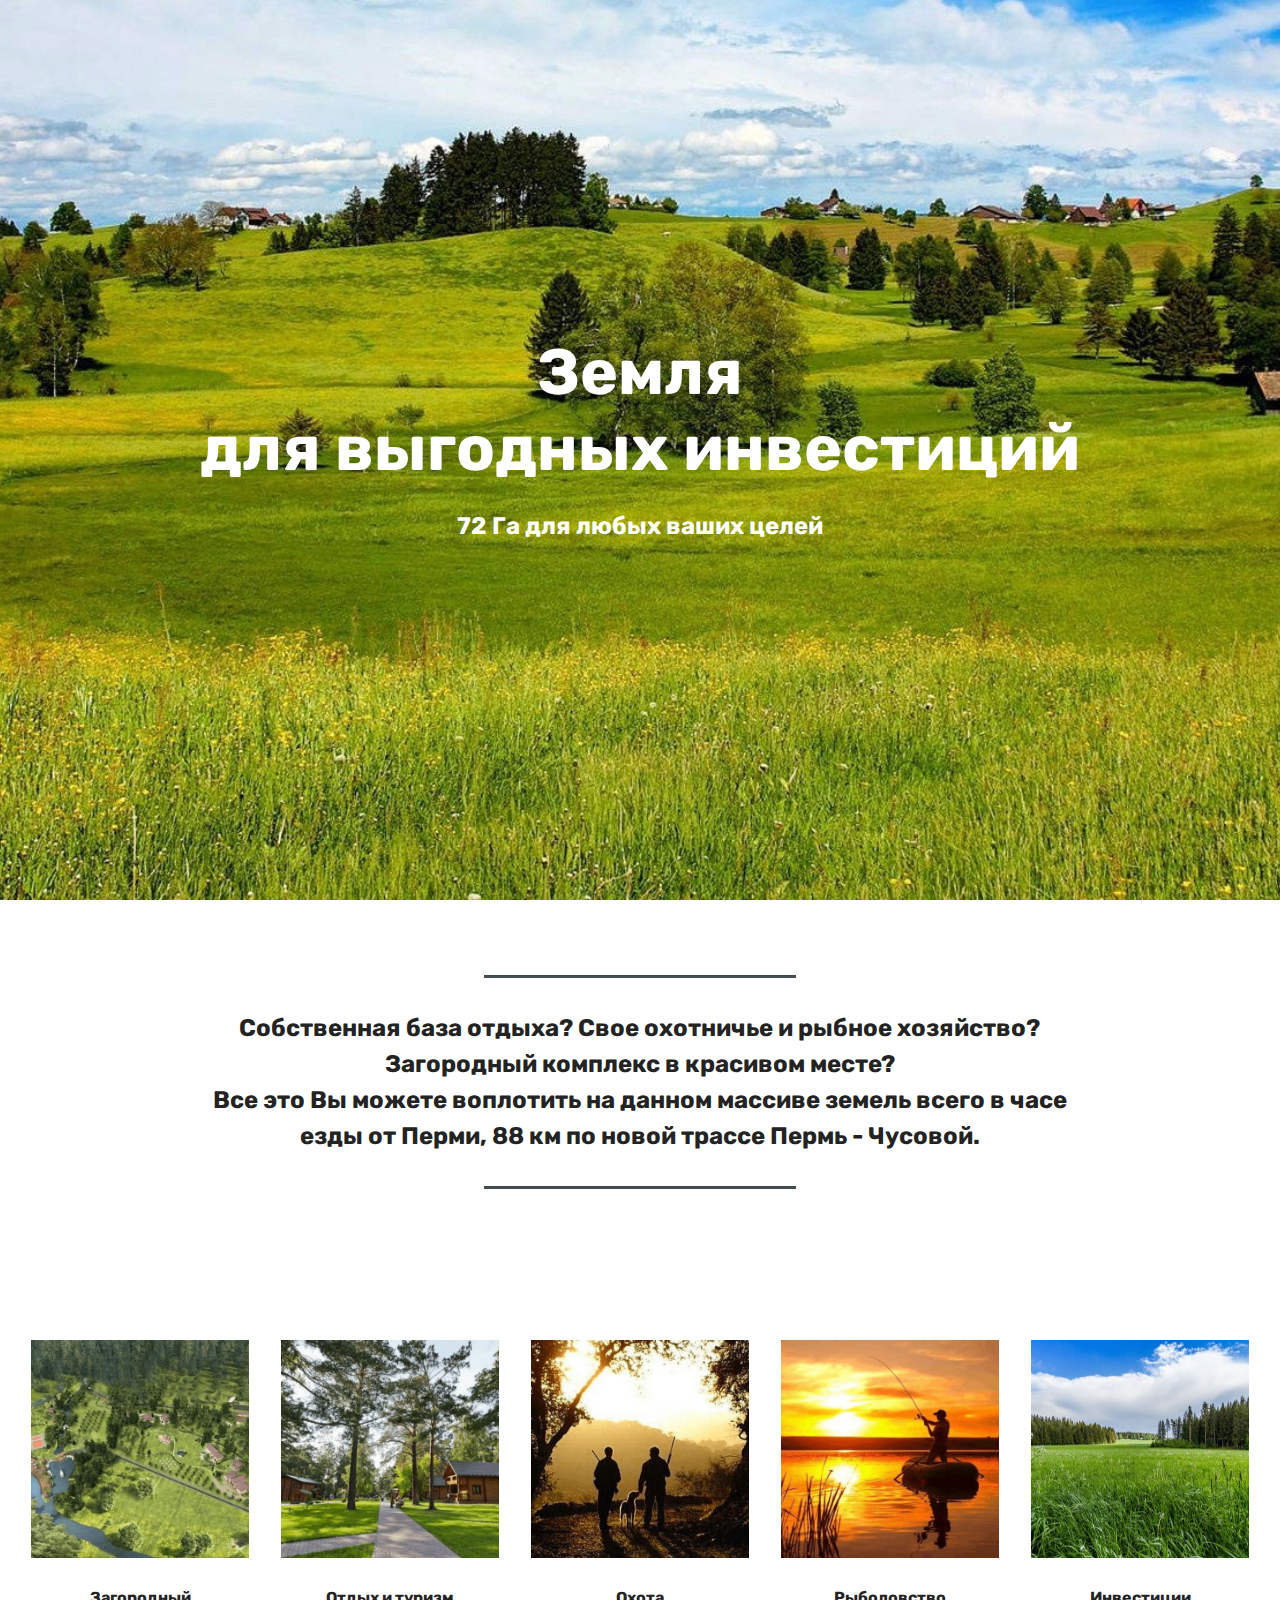
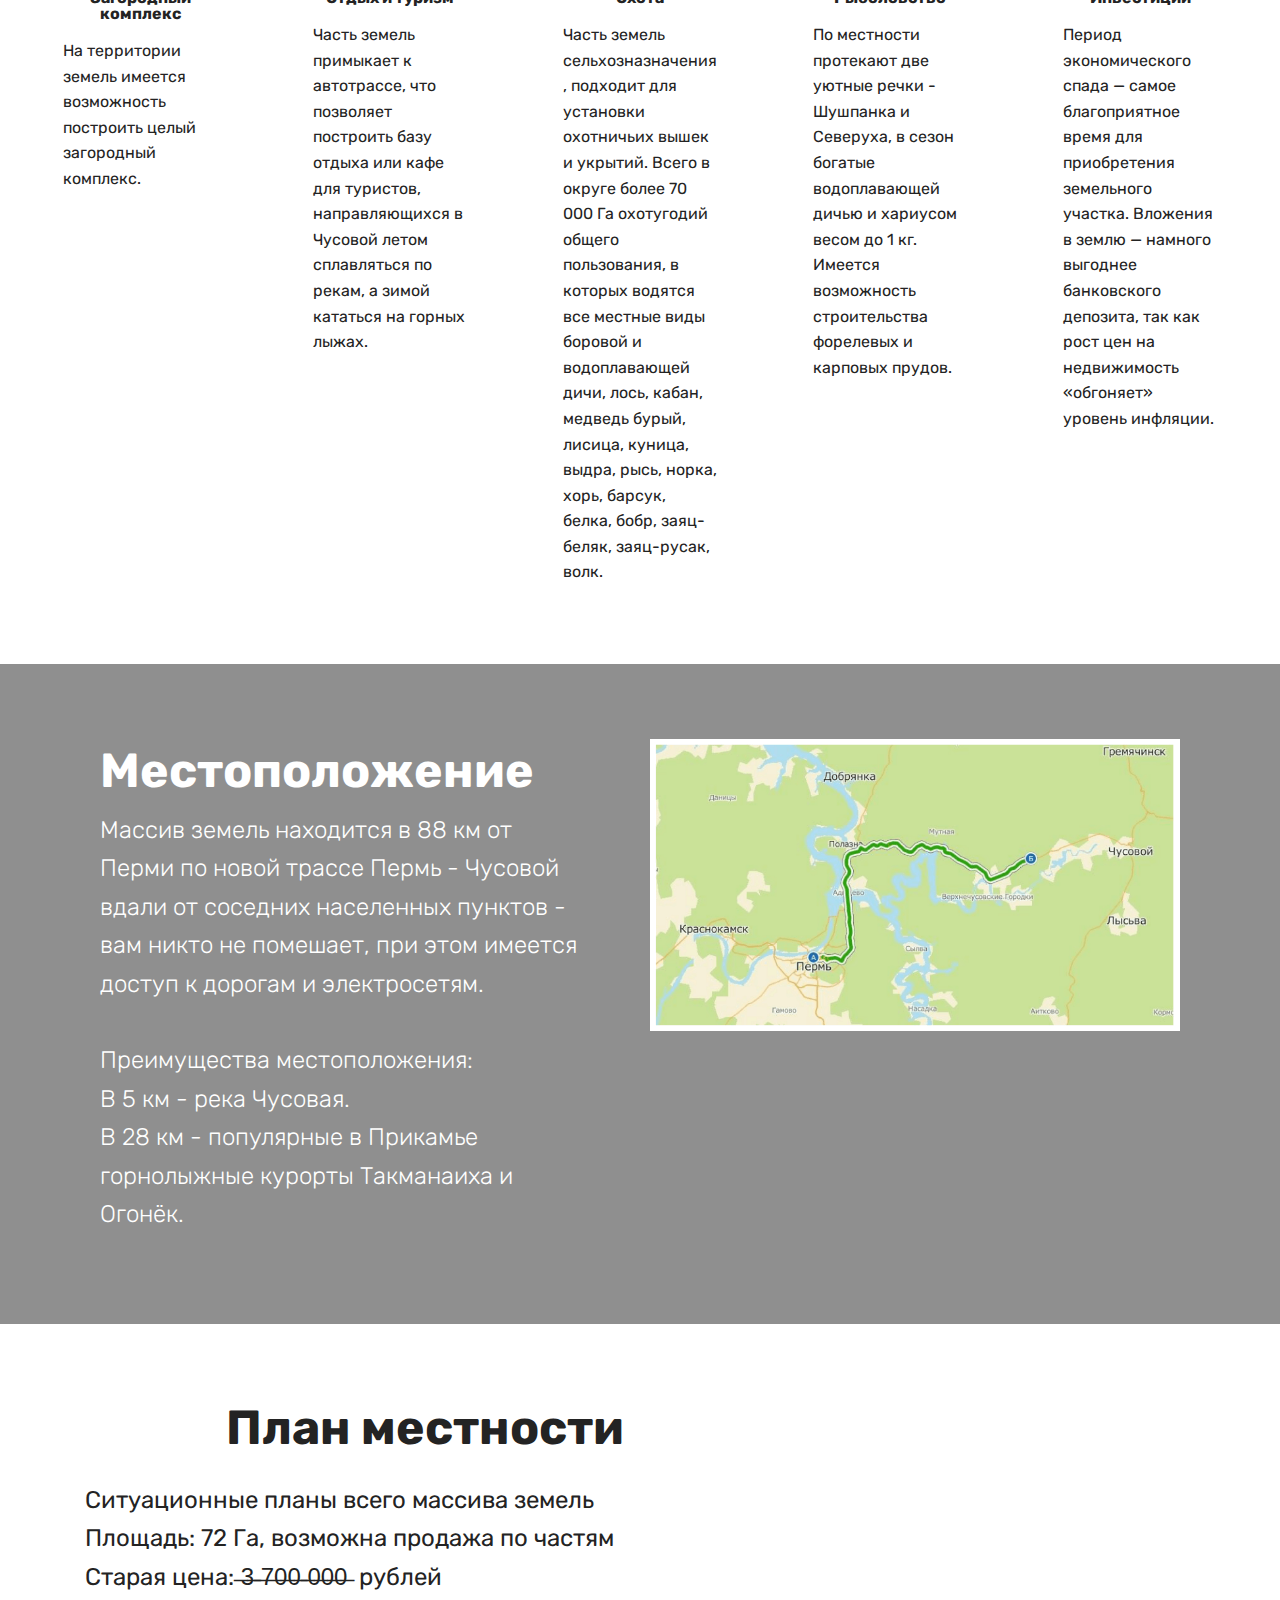
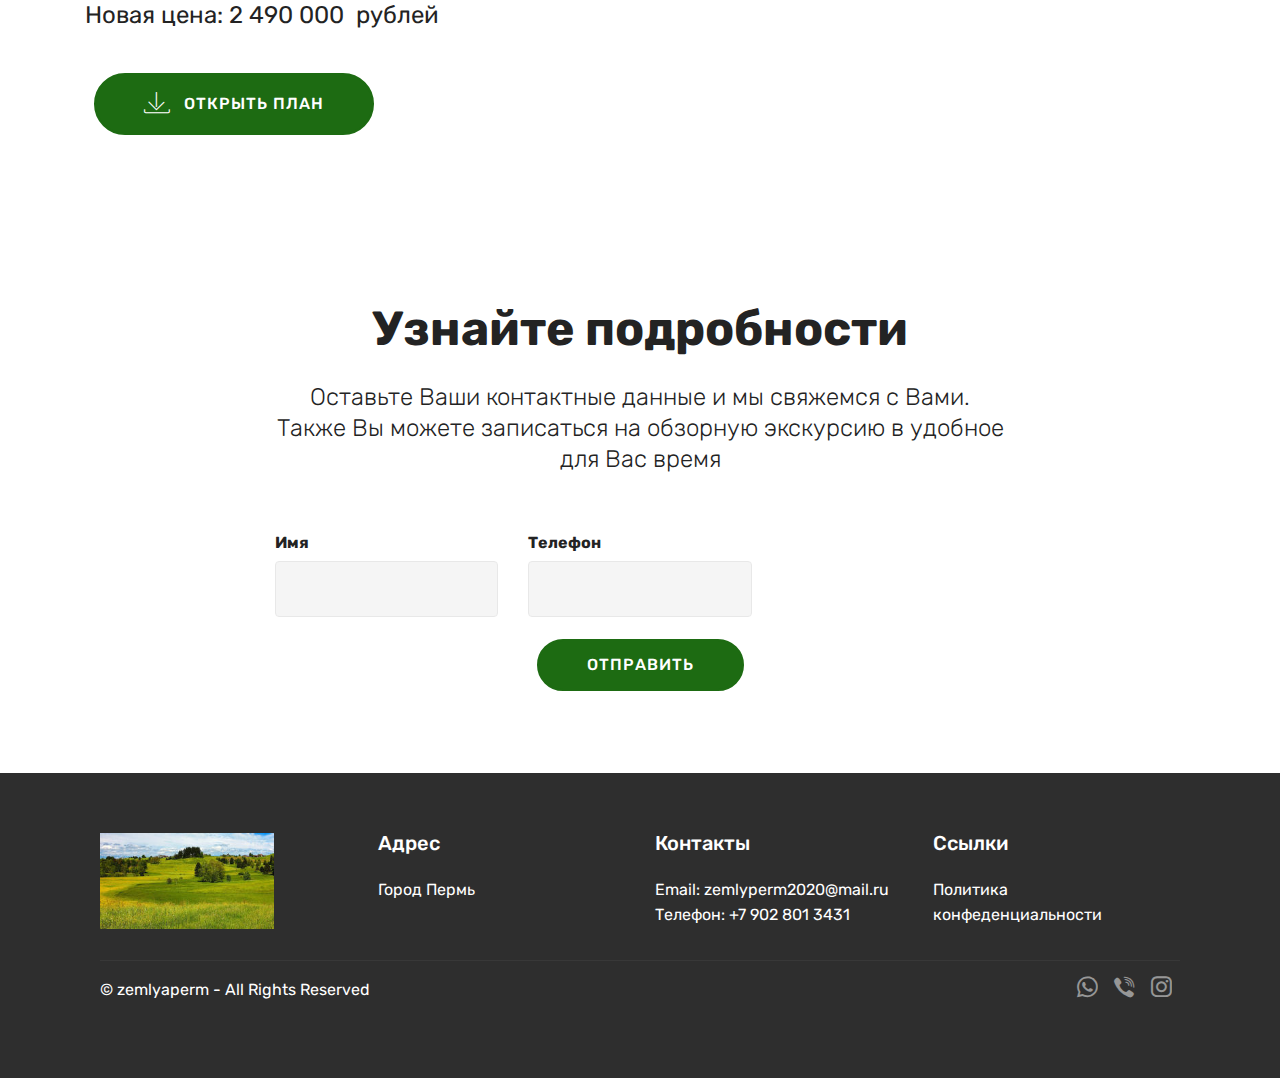
==== commit df084c86: "Update index.html" ====
--- a/index.html
+++ b/index.html
@@ -179,7 +179,7 @@
             <div class="media-content align-right">
                 <h1 class="mbr-section-title mbr-white pb-3 mbr-fonts-style display-2"><strong>План местности</strong><br></h1>
                 <div class="mbr-section-text mbr-white pb-3">
-                    <p class="mbr-text mbr-fonts-style display-5">Ситуационные планы всего массива земель<br>Площадь: 72 Га <br>Старая цена:  ̶3̶ ̶7̶0̶0̶ ̶0̶0̶0̶ &nbsp;рублей<br>Новая цена: 2 490 000 &nbsp;рублей</p>
+                    <p class="mbr-text mbr-fonts-style display-5">Ситуационные планы всего массива земель<br>Площадь: 72 Га, возможна продажа по частям <br>Старая цена:  ̶3̶ ̶7̶0̶0̶ ̶0̶0̶0̶ &nbsp;рублей<br>Новая цена: 2 490 000 &nbsp;рублей</p>
                 </div>
                 <div class="mbr-section-btn"><a class="btn btn-md btn-primary display-4" href="assets/files/Plan.pdf" target="_blank"><span class="mbri-save mbr-iconfont mbr-iconfont-btn" style="color: rgb(255, 255, 255);"></span>ОТКРЫТЬ ПЛАН</a></div>
             </div>
@@ -322,4 +322,4 @@
   
   
 </body>
-</html>+</html>
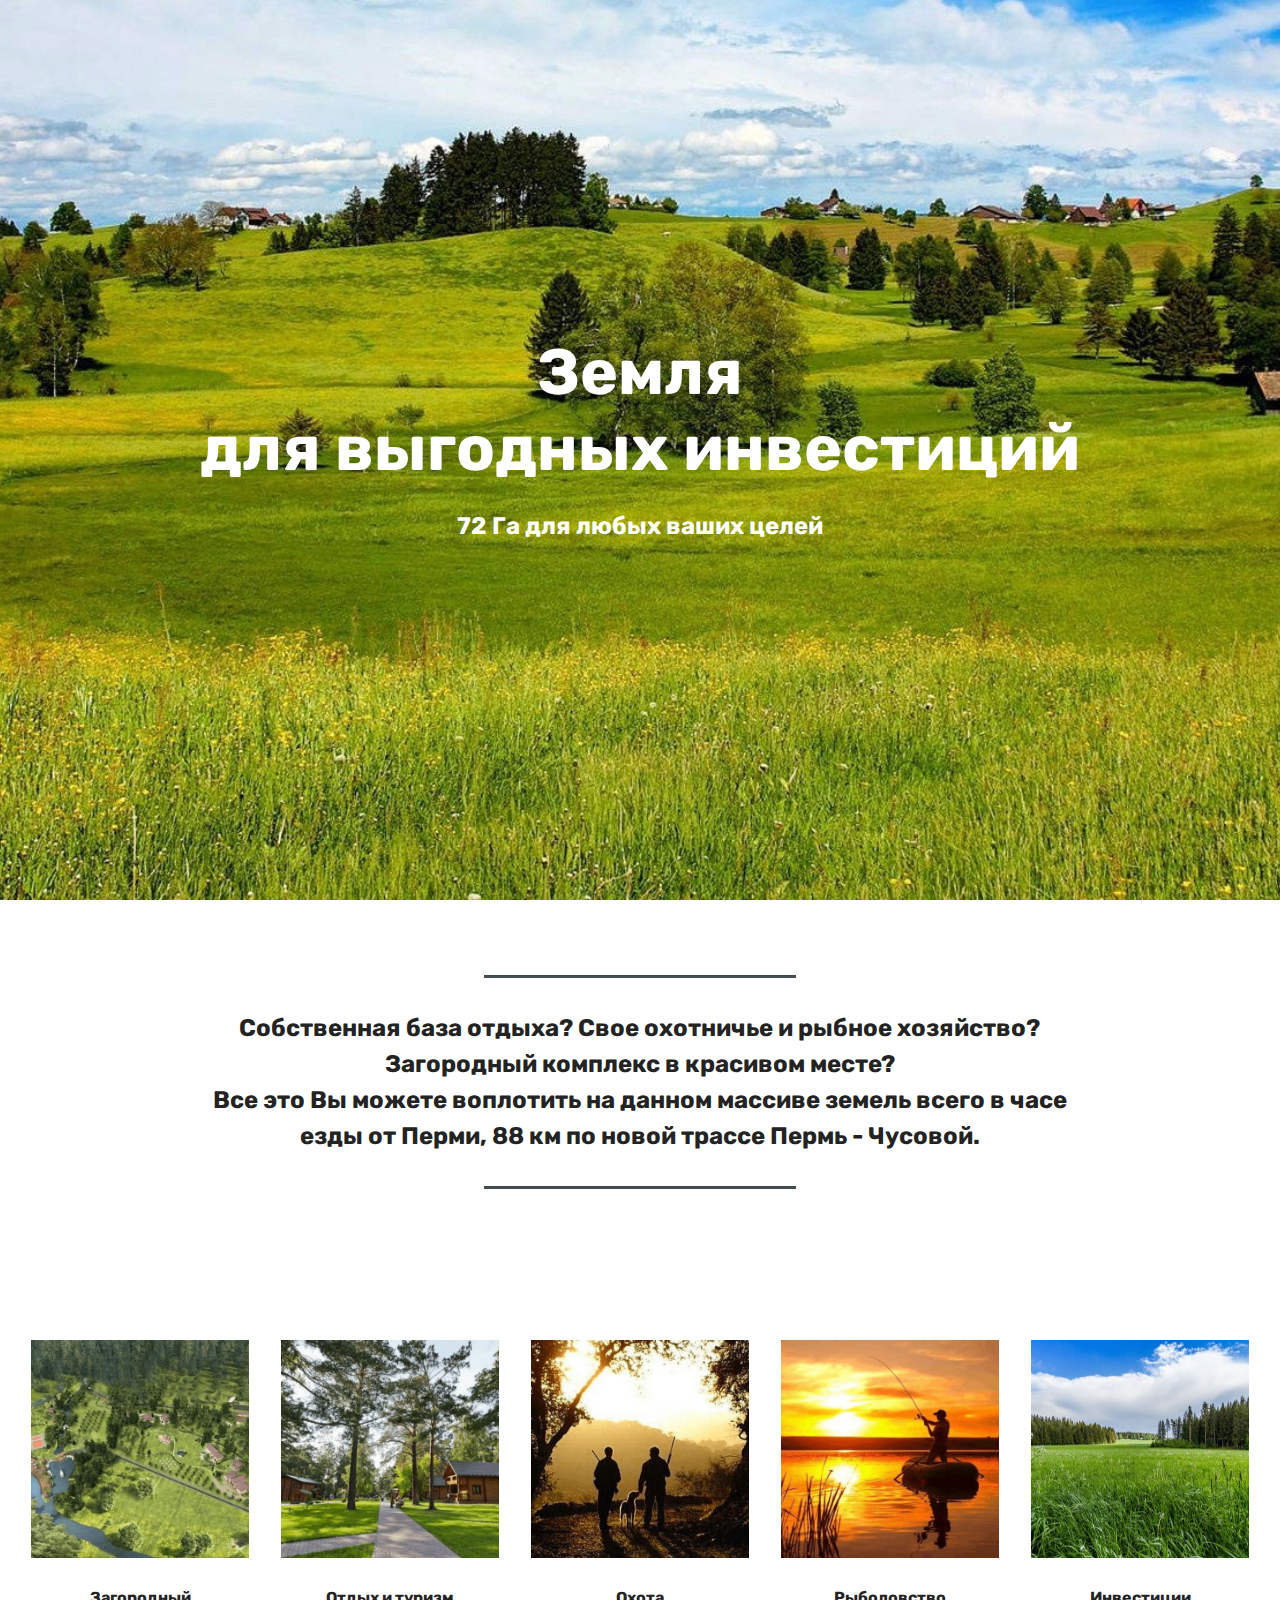
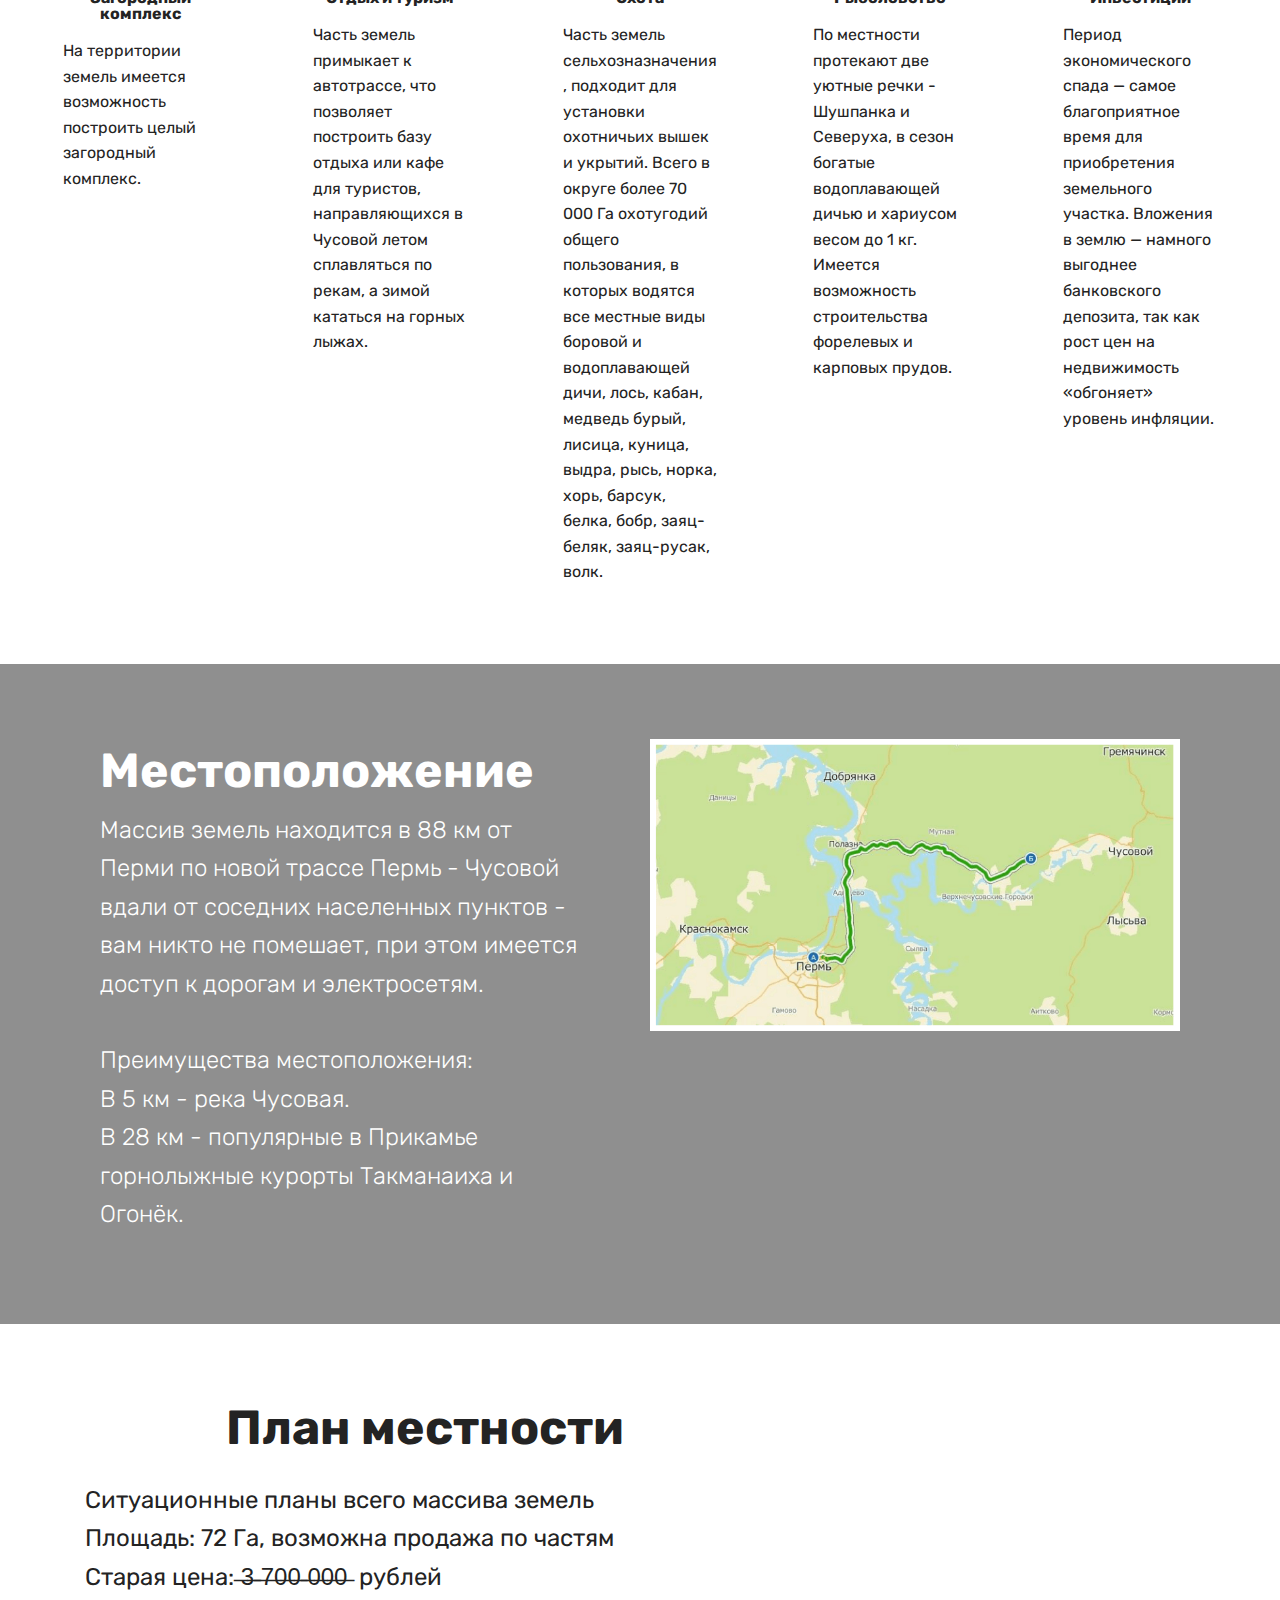
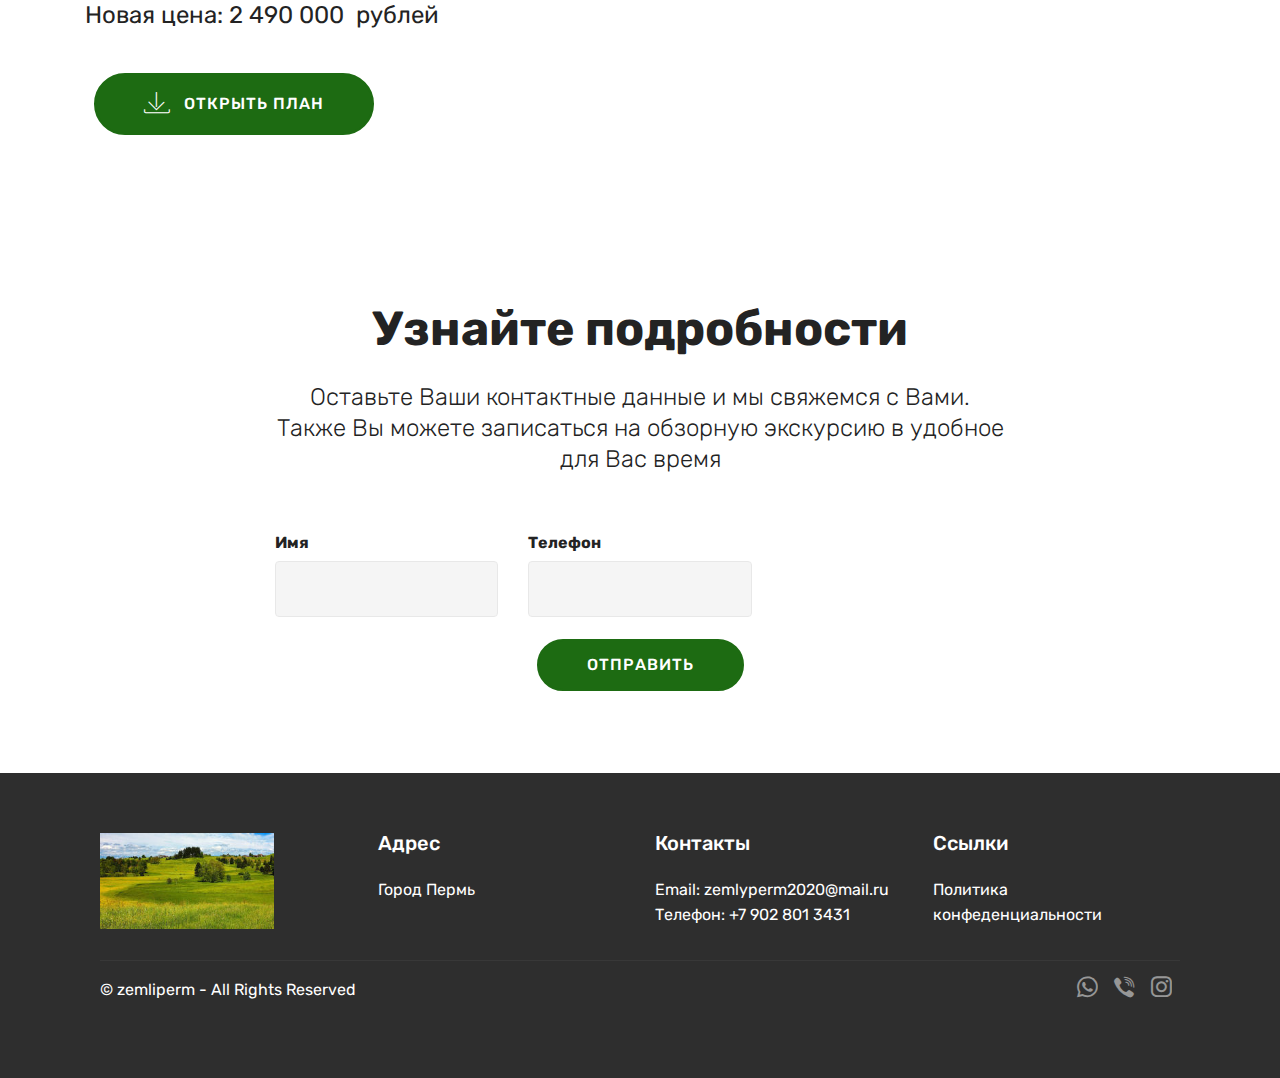
==== commit cd513cbd: "Update index.html" ====
--- a/index.html
+++ b/index.html
@@ -279,7 +279,7 @@
             <div class="media-container-row mbr-white">
                 <div class="col-sm-6 copyright">
                     <p class="mbr-text mbr-fonts-style display-7">
-                        © zemlyaperm - All Rights Reserved
+                        © zemliperm - All Rights Reserved
                     </p>
                 </div>
                 <div class="col-md-6">
@@ -295,7 +295,7 @@
                             </a>
                         </div>
                         <div class="soc-item">
-                            <a href="https://www.instagram.com/zemlyperm2021" target="_blank">
+                            <a href="https://www.instagram.com/zemliperm" target="_blank">
                                 <span class="mbr-iconfont mbr-iconfont-social socicon-instagram socicon"></span>
                             </a>
                         </div>
